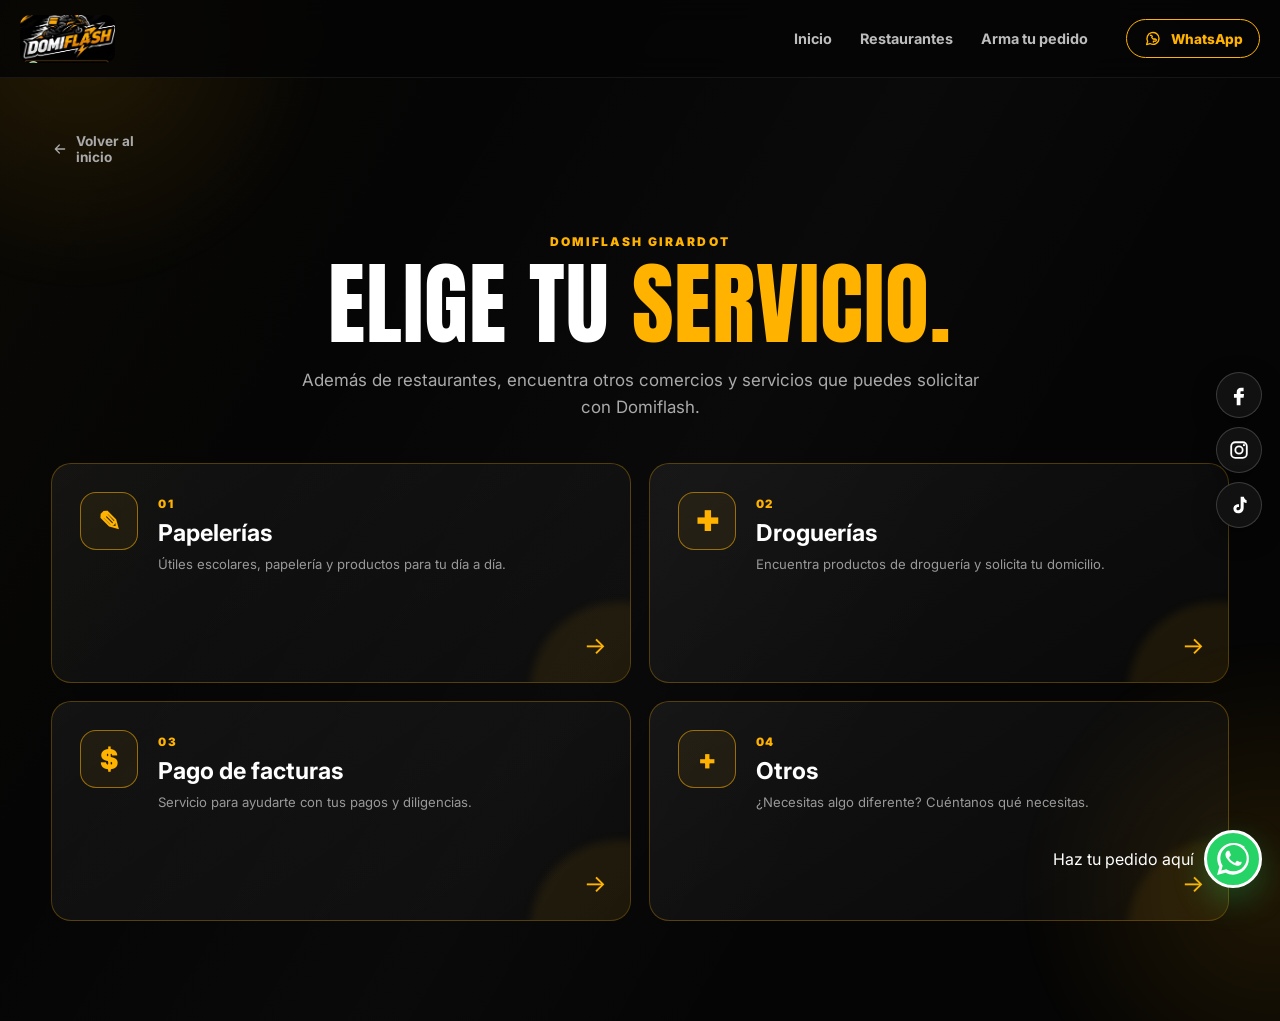
==== comercios.html @ 63512e82 "Add files via upload" ====
<!DOCTYPE html>
<html lang="es">
<head>
  <meta charset="UTF-8">
  <meta name="viewport" content="width=device-width, initial-scale=1, viewport-fit=cover">
  <meta name="theme-color" content="#050505">
  <meta name="format-detection" content="telephone=no">
  <meta name="description" content="Comercios y servicios disponibles en Domiflash Girardot.">
  <title>Comercios | Domiflash</title>
  <link rel="stylesheet" href="css/style.css">
</head>
<body>

  <header class="site-header">
    <a class="brand brand-small" href="index.html"><img src="assets/images/domiflash-logo.jpeg" alt="Domiflash"></a>
    <nav class="main-nav">
      <a href="index.html">Inicio</a>
      <a href="restaurantes.html">Restaurantes</a>
      <a href="pedido.html">Arma tu pedido</a>
    </nav>
    <a class="header-order icon-button" href="https://wa.me/573184947037" target="_blank" rel="noopener">
      <svg viewBox="0 0 24 24" aria-hidden="true"><path d="M20.5 11.7a8.5 8.5 0 0 1-12.8 7.4L3 20.5l1.5-4.5A8.5 8.5 0 1 1 20.5 11.7Z"/><path d="M8.4 7.6c.3-.3.7-.1 1-.1l1.3 1c.3.2.4.6.2.9l-.6.9c.8 1.4 1.8 2.3 3.3 3l.8-.7c.3-.2.7-.2.9 0l1.2 1c.3.2.3.7.1 1-.5.8-1.4 1.3-2.3 1.2-3.2-.1-.9.3-1.8 1.1-2.2Z"/></svg>
      <span>WhatsApp</span>
    </a>
  </header>

  <main class="commerce-page">
    <a class="back-link icon-button" href="index.html">
      <svg viewBox="0 0 24 24" aria-hidden="true"><path d="M5 12h13M13 6l6 6-6 6"/></svg>
      <span>Volver al inicio</span>
    </a>

    <section class="page-intro commerce-intro reveal">
      <span class="eyebrow">DOMIFLASH GIRARDOT</span>
      <h1>ELIGE TU <span>SERVICIO.</span></h1>
      <p>Además de restaurantes, encuentra otros comercios y servicios que puedes solicitar con Domiflash.</p>
    </section>

    <section class="commerce-grid">
      <a class="commerce-card reveal" href="#" data-commerce="Papelerías">
        <div class="commerce-icon">✎</div>
        <div>
          <span class="commerce-number">01</span>
          <h2>Papelerías</h2>
          <p>Útiles escolares, papelería y productos para tu día a día.</p>
        </div>
        <span class="commerce-arrow">→</span>
      </a>

      <a class="commerce-card reveal delay-1" href="#" data-commerce="Droguerías">
        <div class="commerce-icon">✚</div>
        <div>
          <span class="commerce-number">02</span>
          <h2>Droguerías</h2>
          <p>Encuentra productos de droguería y solicita tu domicilio.</p>
        </div>
        <span class="commerce-arrow">→</span>
      </a>

      <a class="commerce-card reveal delay-2" href="#" data-commerce="Pago de facturas">
        <div class="commerce-icon">$</div>
        <div>
          <span class="commerce-number">03</span>
          <h2>Pago de facturas</h2>
          <p>Servicio para ayudarte con tus pagos y diligencias.</p>
        </div>
        <span class="commerce-arrow">→</span>
      </a>

      <a class="commerce-card reveal delay-3" href="#" data-commerce="Otros">
        <div class="commerce-icon">+</div>
        <div>
          <span class="commerce-number">04</span>
          <h2>Otros</h2>
          <p>¿Necesitas algo diferente? Cuéntanos qué necesitas.</p>
        </div>
        <span class="commerce-arrow">→</span>
      </a>
    </section>
  </main>

  <div class="social-stack">
    <a class="social facebook" href="https://www.facebook.com/domiflash.girardot" target="_blank" rel="noopener" aria-label="Facebook">
      <svg class="social-svg" viewBox="0 0 24 24"><path fill="currentColor" d="M14.5 8H17V4.2c-.4-.1-1.5-.2-2.8-.2-2.8 0-4.7 1.7-4.7 4.9V11H6.5v4.1h3v8.2h4.1v-8.2h3.4l.5-4.1h-3.9V9.3c0-1.2.3-1.3.9-1.3Z"/></svg>
    </a>
    <a class="social instagram" href="https://www.instagram.com/domiflash.girardot/" target="_blank" rel="noopener" aria-label="Instagram">
      <svg class="social-svg" viewBox="0 0 24 24"><rect x="3.5" y="3.5" width="17" height="17" rx="4.5" fill="none" stroke="currentColor" stroke-width="2"/><circle cx="12" cy="12" r="4" fill="none" stroke="currentColor" stroke-width="2"/><circle cx="17.4" cy="6.7" r="1.2" fill="currentColor"/></svg>
    </a>
    <a class="social tiktok" href="https://www.tiktok.com/@domiflash.girardot" target="_blank" rel="noopener" aria-label="TikTok">
      <svg class="social-svg" viewBox="0 0 24 24"><path fill="currentColor" d="M14.1 3h3.2c.3 1.8 1.3 3.1 3 3.8v3.1c-1.2-.1-2.3-.5-3.2-1.1v6.1c0 3.9-2.7 6.1-6 6.1-3 0-5.2-2.1-5.2-4.9 0-3.2 2.7-5.1 6.1-4.9v3.1c-1.8-.2-2.8.5-2.8 1.7 0 1 .8 1.8 2 1.8 1.4 0 2.6-.9 2.6-3V3Z"/></svg>
    </a>
  </div>

  <div class="whatsapp-float">
    <span>Haz tu pedido aquí</span>
    <a href="https://wa.me/573184947037" target="_blank" rel="noopener" aria-label="WhatsApp" class="wa-icon">
      <svg class="whatsapp-svg" viewBox="0 0 24 24" aria-hidden="true"><path fill="#fff" d="M17.472 14.382c-.297-.149-1.758-.867-2.03-.967-.273-.099-.471-.148-.67.15-.197.297-.767.966-.94 1.164-.173.199-.347.223-.644.075-.297-.15-1.255-.463-2.39-1.475-.883-.788-1.48-1.761-1.653-2.059-.173-.297-.018-.458.13-.606.134-.133.298-.347.446-.52.149-.198.298-.347.446-.52.149-.174.198-.298.198-.497.099-.198.05-.371-.025-.52-.075-.149-.669-1.611-.916-2.206-.242-.579-.487-.5-.67-.51l-.57-.01c-.198 0-.52.075-.792.372-.272.297-1.04 1.016-1.04 2.479 0 1.462 1.065 2.875 1.213 3.074.149.198 2.095 3.2 5.076 4.487.709.306 1.262.489 1.694.625.712.227 1.36.195 1.871.118.571-.085 1.758-.719 2.006-1.413.248-.694.248-1.289.173-1.413-.074-.124-.272-.198-.57-.347m-5.421 7.403h-.004a9.87 9.87 0 0 1-5.031-1.378l-.361-.214-3.741.982 1-3.648-.235-.374a9.86 9.86 0 1 1 8.372 4.632m8.389-18.41A11.815 11.815 0 0 0 12.05 0C5.495 0 .16 5.335.157 11.89c0 2.096.547 4.142 1.588 5.946L.057 24l6.304-1.654a11.876 11.876 0 0 0 5.683 1.448h.005c6.554 0 11.89-5.335 11.893-11.89a11.82 11.82 0 0 0-3.502-8.529"/></svg>
    </a>
  </div>

  <script>
    document.querySelectorAll("[data-commerce]").forEach(card => {
      card.addEventListener("click", event => {
        event.preventDefault();
        alert(card.dataset.commerce + " estará disponible próximamente.");
      });
    });
  </script>
</body>
</html>
---- css/style.css ----
@import url('https://fonts.googleapis.com/css2?family=Anton&family=Inter:wght@400;500;600;700;800;900&display=swap');

:root{
  --black:#050505;
  --black-2:#0b0b0b;
  --yellow:#ffb300;
  --yellow-2:#ff8a00;
  --white:#fff;
  --muted:#b8b8b8;
  --line:rgba(255,179,0,.25);
  --card:rgba(255,255,255,.045);
  --shadow:0 20px 60px rgba(0,0,0,.45);
}
*{box-sizing:border-box}
html{scroll-behavior:smooth}
body{
  margin:0;background:var(--black);color:var(--white);font-family:Inter,Arial,sans-serif;
  overflow-x:hidden;min-height:100vh;
  background-image:linear-gradient(120deg,rgba(255,179,0,.025) 0,transparent 28%,rgba(255,255,255,.02) 52%,transparent 70%);
}
body:before,body:after{
  content:"";position:fixed;z-index:-2;pointer-events:none;width:520px;height:520px;
  background:radial-gradient(circle,rgba(255,170,0,.11),transparent 68%);
  filter:blur(8px);
}
body:before{top:-220px;left:-180px}
body:after{right:-250px;bottom:-250px}
a{color:inherit;text-decoration:none}
img{max-width:100%;display:block}
.site-header{
  position:sticky;top:0;z-index:50;height:78px;padding:10px 4vw;display:flex;align-items:center;gap:28px;
  background:rgba(5,5,5,.86);backdrop-filter:blur(14px);border-bottom:1px solid rgba(255,255,255,.07)
}
.brand{width:112px;height:58px;display:block;overflow:hidden;border-radius:10px}
.brand img{width:100%;height:100%;object-fit:cover;object-position:center}
.brand-small{width:95px;height:48px}
.main-nav{display:flex;gap:28px;margin-left:auto}
.main-nav a{color:#bdbdbd;font-weight:700;font-size:.9rem;transition:.25s}
.main-nav a:hover,.main-nav a.active{color:var(--yellow)}
.header-order{
  margin-left:10px;border:1px solid var(--yellow);padding:10px 17px;border-radius:999px;color:var(--yellow);
  font-weight:800;font-size:.85rem;transition:.25s
}
.header-order:hover{background:var(--yellow);color:#111;transform:translateY(-2px)}
.hero{
  width:min(1240px,92vw);margin:55px auto 80px;display:grid;grid-template-columns:.85fr 1.15fr;gap:42px;align-items:center
}
.eyebrow{display:inline-block;color:var(--yellow);font-size:.75rem;font-weight:900;letter-spacing:.18em}
.hero h1,.page-intro h1,.menu-header h1{
  font-family:Anton,Impact,sans-serif;text-transform:uppercase;letter-spacing:.01em;
  font-weight:400;line-height:.95;font-size:clamp(4rem,8vw,7.5rem);margin:16px 0 24px
}
.hero h1 strong,.page-intro h1 span,.menu-header h1 span,.section-heading h2 span{color:var(--yellow)}
.hero-copy p,.page-intro p,.menu-header p{color:var(--muted);font-size:1.06rem;line-height:1.7;max-width:570px}
.hero-actions{display:flex;gap:12px;margin-top:30px;flex-wrap:wrap}
.btn{
  display:inline-flex;align-items:center;justify-content:center;gap:10px;min-height:48px;padding:13px 21px;
  border:0;border-radius:12px;font:800 .9rem Inter;cursor:pointer;transition:.25s
}
.btn-primary{background:linear-gradient(135deg,var(--yellow),var(--yellow-2));color:#111;box-shadow:0 10px 30px rgba(255,170,0,.18)}
.btn-primary:hover{transform:translateY(-3px);box-shadow:0 15px 38px rgba(255,170,0,.3)}
.btn-ghost{border:1px solid rgba(255,255,255,.15);color:white;background:rgba(255,255,255,.035)}
.btn-ghost:hover{border-color:var(--yellow);color:var(--yellow)}
.hero-art{position:relative}
.hero-art:after{
  content:"";position:absolute;inset:10% -5% -8%;z-index:-1;border-radius:30px;
  background:linear-gradient(90deg,transparent,rgba(255,174,0,.18),transparent);filter:blur(28px)
}
.hero-art img{width:100%;border-radius:24px;border:1px solid rgba(255,179,0,.3);box-shadow:var(--shadow);object-fit:cover}
.quick-services,.steps-section{width:min(1180px,92vw);margin:0 auto 90px}
.section-heading{text-align:center;margin-bottom:35px}
.section-heading h2{font-family:Anton,Impact,sans-serif;font-size:clamp(2.7rem,5vw,4.8rem);font-weight:400;text-transform:uppercase;margin:12px 0}
.service-grid{display:grid;grid-template-columns:repeat(3,1fr);gap:18px}
.service-card,.step,.restaurant-card,.menu-item,.cart-card{
  background:linear-gradient(145deg,rgba(255,255,255,.065),rgba(255,255,255,.025));
  border:1px solid rgba(255,255,255,.09);border-radius:20px;box-shadow:var(--shadow)
}
.service-card{padding:30px;transition:.3s}
.service-card:hover,.restaurant-card:hover{transform:translateY(-7px);border-color:rgba(255,179,0,.5)}
.service-icon{font-size:2.2rem;margin-bottom:20px}
.service-card h3{margin:0 0 9px;font-size:1.2rem}
.service-card p{color:var(--muted);line-height:1.6;min-height:52px}
.service-card a{display:inline-block;color:var(--yellow);font-weight:800;margin-top:12px}
.feature-banner{
  width:min(1180px,92vw);margin:0 auto 90px;min-height:320px;overflow:hidden;border:1px solid var(--line);
  border-radius:26px;background:#080808;position:relative;display:flex;align-items:center;padding:50px
}
.feature-banner>div{position:relative;z-index:2;max-width:480px}
.feature-banner h2{font-family:Anton,Impact,sans-serif;font-size:3.5rem;line-height:.98;font-weight:400;text-transform:uppercase;margin:12px 0}
.feature-banner h2 span{color:var(--yellow)}
.feature-banner p{color:var(--muted);line-height:1.6}
.feature-banner img{position:absolute;right:-2%;top:0;width:62%;height:100%;object-fit:cover;opacity:.6;mask-image:linear-gradient(90deg,transparent 0%,black 38%,black 100%)}
.steps-grid{display:grid;grid-template-columns:repeat(3,1fr);gap:18px}
.step{padding:30px;position:relative;overflow:hidden}
.step b{font-family:Anton;font-size:3rem;color:var(--yellow)}
.step h3{font-size:1.25rem;margin:10px 0}
.step p{color:var(--muted);line-height:1.6}
.site-footer{
  margin-top:70px;padding:32px 5vw;border-top:1px solid rgba(255,255,255,.08);display:flex;justify-content:space-between;gap:20px;
  color:#aaa
}
.site-footer strong{color:var(--yellow);display:block;font-family:Anton;font-size:1.5rem;letter-spacing:.05em}
.site-footer span{font-size:.8rem}
.footer-links{display:flex;gap:22px;align-items:center;font-size:.8rem}
.footer-links a:hover{color:var(--yellow)}
.social-stack{position:fixed;right:18px;top:50%;transform:translateY(-50%);z-index:40;display:flex;flex-direction:column;gap:9px}
.social{
  width:46px;height:46px;border-radius:50%;display:grid;place-items:center;background:#111;border:1px solid rgba(255,255,255,.18);
  font-weight:900;font-size:1.2rem;box-shadow:0 8px 24px rgba(0,0,0,.4);transition:.25s
}
.social:hover{transform:scale(1.12) translateX(-3px);border-color:var(--yellow);color:var(--yellow)}
.whatsapp-float{
  position:fixed;right:18px;bottom:22px;z-index:45;display:flex;align-items:center;gap:10px
}
.wa-icon{
  width:58px;height:58px;border-radius:50%;display:grid;place-items:center;background:#25D366;color:#fff;font-size:2rem;
  border:3px solid #fff;box-shadow:0 12px 32px rgba(37,211,102,.28);animation:pulse 2.2s infinite
}
.whatsapp-label{
  background:#fff;color:#111;border-radius:999px;padding:9px 13px;font-size:.75rem;font-weight:900;box-shadow:0 8px 22px rgba(0,0,0,.35)
}
.restaurants-page,.menu-page{width:min(1180px,92vw);margin:55px auto 80px}
.page-intro{text-align:center;margin:65px auto 38px}
.page-intro p{margin:0 auto}
.restaurant-tools{display:flex;align-items:center;justify-content:space-between;gap:18px;margin-bottom:24px}
.search-box{
  display:flex;align-items:center;gap:10px;background:rgba(255,255,255,.05);border:1px solid rgba(255,255,255,.1);
  border-radius:14px;padding:0 15px;max-width:470px;width:100%
}
.search-box span{font-size:1.4rem;color:var(--yellow)}
.search-box input{width:100%;background:transparent;border:0;outline:0;color:#fff;padding:15px 0;font:600 .9rem Inter}
.search-box input::placeholder{color:#777}
.restaurant-count{color:#888;font-size:.85rem}
.restaurant-grid{display:grid;grid-template-columns:repeat(3,1fr);gap:16px}
.restaurant-card{padding:25px;min-height:165px;display:flex;flex-direction:column;justify-content:space-between;transition:.3s}
.restaurant-number{color:#666;font-size:.75rem;font-weight:900}
.restaurant-card h3{font-family:Anton,Impact,sans-serif;font-weight:400;text-transform:uppercase;font-size:1.7rem;line-height:1;margin:15px 0}
.restaurant-card button{align-self:flex-start;background:transparent;border:0;color:var(--yellow);font:800 .8rem Inter;padding:0;cursor:pointer}
.menu-header{margin:35px 0 35px}
.menu-header h1{font-size:clamp(3.3rem,7vw,6rem);max-width:850px}
.back-link{display:inline-block;color:#aaa;font-size:.85rem;font-weight:700;margin-bottom:20px}
.back-link:hover{color:var(--yellow)}
.menu-layout{display:grid;grid-template-columns:1fr 350px;gap:25px;align-items:start}
.menu-grid{display:grid;grid-template-columns:repeat(2,1fr);gap:16px}
.menu-item{padding:22px}
.menu-item h3{margin:0 0 8px;font-size:1rem}
.menu-item p{color:#999;font-size:.82rem;line-height:1.5;min-height:40px}
.menu-price{font-size:1.05rem;color:var(--yellow);font-weight:900}
.menu-add{width:100%;margin-top:16px}
.cart-card{padding:22px;position:sticky;top:100px}
.cart-title{display:flex;align-items:center;justify-content:space-between;border-bottom:1px solid rgba(255,255,255,.09);padding-bottom:15px}
.cart-title h2{margin:0;font-size:1.1rem}
.cart-title span{background:var(--yellow);color:#111;width:27px;height:27px;border-radius:50%;display:grid;place-items:center;font-size:.75rem;font-weight:900}
.cart-items{max-height:420px;overflow:auto;padding:10px 0}
.empty-cart{text-align:center;color:#777;padding:35px 10px;line-height:1.6;font-size:.85rem}
.cart-row{padding:13px 0;border-bottom:1px solid rgba(255,255,255,.07)}
.cart-row-top{display:flex;justify-content:space-between;gap:10px}
.cart-row-name{font-size:.82rem;font-weight:800}
.cart-row-price{color:var(--yellow);font-size:.8rem;font-weight:900}
.cart-controls{display:flex;align-items:center;gap:8px;margin-top:9px}
.cart-controls button{width:25px;height:25px;border-radius:7px;border:1px solid #444;background:#111;color:#fff;cursor:pointer}
.cart-controls span{font-size:.8rem;min-width:20px;text-align:center}
.cart-total{display:flex;justify-content:space-between;padding:18px 0;font-size:1rem}
.cart-total strong{font-size:1.25rem;color:var(--yellow)}
.cart-button{width:100%}
.cart-button:disabled{opacity:.35;cursor:not-allowed;transform:none}
.cart-note{display:block;color:#777;text-align:center;line-height:1.5;margin-top:12px}
.reveal{opacity:0;transform:translateY(22px);animation:reveal .8s ease forwards}
.delay-1{animation-delay:.12s}.delay-2{animation-delay:.24s}
@keyframes reveal{to{opacity:1;transform:none}}
@keyframes pulse{0%,100%{box-shadow:0 12px 32px rgba(37,211,102,.28)}50%{box-shadow:0 12px 45px rgba(37,211,102,.55)}}
@media (max-width:900px){
  .main-nav{gap:15px}.header-order{display:none}
  .hero{grid-template-columns:1fr;margin-top:30px}
  .hero-copy{text-align:center}.hero-copy p{margin-left:auto;margin-right:auto}.hero-actions{justify-content:center}
  .hero-art{order:-1}.hero-art img{max-height:390px;object-fit:cover}
  .service-grid,.steps-grid{grid-template-columns:1fr}
  .restaurant-grid{grid-template-columns:repeat(2,1fr)}
  .menu-layout{grid-template-columns:1fr}.cart-card{position:relative;top:0}
  .feature-banner{min-height:400px;padding:35px}.feature-banner img{width:100%;opacity:.32}
}
@media (max-width:600px){
  .site-header{height:68px;padding:8px 4vw}.brand{width:90px;height:48px}.main-nav{font-size:.78rem;margin-left:auto}.main-nav a:nth-child(3){display:none}
  .hero{margin:25px auto 55px}.hero h1{font-size:4.3rem}.hero-art img{border-radius:16px}
  .section-heading h2{font-size:3rem}
  .social-stack{right:10px}.social{width:39px;height:39px;font-size:1rem}
  .whatsapp-float{right:10px;bottom:13px}.wa-icon{width:53px;height:53px}.whatsapp-label{font-size:.68rem}
  .restaurant-tools{align-items:stretch;flex-direction:column}.restaurant-grid{grid-template-columns:1fr}
  .menu-grid{grid-template-columns:1fr}.menu-header h1{font-size:3.5rem}
  .site-footer{flex-direction:column}.footer-links{flex-wrap:wrap}
  .feature-banner{padding:28px;min-height:340px}.feature-banner h2{font-size:2.8rem}
}


.restaurant-name-button{
  width:100%;
  display:flex;
  align-items:center;
  justify-content:space-between;
  gap:12px;
  margin-top:18px;
  padding:15px 17px;
  border:1px solid rgba(255,179,0,.42);
  border-radius:13px;
  background:linear-gradient(135deg,rgba(255,179,0,.12),rgba(255,179,0,.035));
  color:#fff;
  text-align:left;
  font:800 .95rem Inter,Arial,sans-serif;
  cursor:pointer;
  transition:.25s ease;
}
.restaurant-name-button span{
  overflow:hidden;
  text-overflow:ellipsis;
  white-space:nowrap;
}
.restaurant-name-button strong{
  color:var(--yellow);
  font-size:1.2rem;
  transition:.25s ease;
}
.restaurant-name-button:hover{
  background:linear-gradient(135deg,var(--yellow),var(--yellow-2));
  color:#111;
  border-color:var(--yellow);
  transform:translateY(-2px);
  box-shadow:0 10px 25px rgba(255,170,0,.2);
}
.restaurant-name-button:hover strong{color:#111;transform:translateX(4px)}


/* =========================
   ICONOS DE ACCIONES
   ========================= */
.icon-button,
.action-link{
  display:inline-flex;
  align-items:center;
  justify-content:center;
  gap:9px;
}
.icon-button svg,
.action-link svg,
.restaurant-name-button svg,
.menu-add svg,
.search-icon svg{
  width:18px;
  height:18px;
  flex:0 0 18px;
  fill:none;
  stroke:currentColor;
  stroke-width:1.9;
  stroke-linecap:round;
  stroke-linejoin:round;
}
.header-order svg{width:17px;height:17px}
.action-link{color:var(--yellow);font-weight:800;margin-top:12px}
.action-link svg{width:16px;height:16px;flex-basis:16px}
.action-link:hover{color:#fff}
.search-icon{display:grid;place-items:center;color:var(--yellow)}
.search-icon svg{width:17px;height:17px}
.restaurant-name-button{
  gap:10px;
}
.restaurant-name-button > span:not(:first-child){
  flex:1;
}
.restaurant-name-button > svg:last-child{
  margin-left:auto;
}
.back-link{
  gap:7px;
}
.back-link svg{
  transform:rotate(180deg);
  width:16px;
  height:16px;
}
.menu-add svg{
  width:17px;
  height:17px;
}


/* Iconos oficiales/representativos de las redes sociales */
.social-svg{
  width:21px;
  height:21px;
  display:block;
  color:currentColor;
}
.social.facebook .social-svg{width:22px;height:22px}
.social.instagram .social-svg{width:22px;height:22px}
.social.tiktok .social-svg{width:22px;height:22px}
.social:hover .social-svg{
  transform:scale(1.08);
}


/* Icono real de WhatsApp en el botón flotante */
.wa-icon{
  color:#fff;
}
.whatsapp-svg{
  width:31px;
  height:31px;
  display:block;
}

/* WhatsApp: verde oficial y logotipo blanco */
.wa-icon{background:#25D366;color:#fff}
.whatsapp-svg{width:32px;height:32px;display:block;fill:#fff}

/* Redes sociales flotantes a la izquierda */
.social-float{
  left:24px !important;
  right:auto !important;
}

/* CORRECCIÓN DEFINITIVA: redes sociales a la izquierda */
.social-float,
.socials-float,
.floating-socials {
  position: fixed !important;
  left: 24px !important;
  right: auto !important;
  z-index: 1000 !important;
}
@media (max-width: 700px) {
  .social-float,
  .socials-float,
  .floating-socials {
    left: 12px !important;
    right: auto !important;
  }
}

/* =========================================
   REDES SOCIALES FLOTANTES — LADO IZQUIERDO
   ========================================= */
.socials {
  position: fixed !important;
  left: 24px !important;
  right: auto !important;
  z-index: 1000 !important;
}
@media (max-width: 700px) {
  .socials {
    left: 12px !important;
    right: auto !important;
  }
}


/* =========================================
   CONSTRUCTOR DE PEDIDOS MULTI-RESTAURANTE
   ========================================= */
.order-builder-page{
  width:min(1180px,92vw);
  margin:55px auto 90px;
}
.order-builder-page .page-intro h1{
  font-family:Anton,Impact,sans-serif;
  font-size:clamp(3.2rem,7vw,6rem);
  line-height:.95;
  font-weight:400;
  text-transform:uppercase;
  margin:12px 0;
}
.order-builder-page .page-intro h1 span{color:var(--yellow)}
.order-builder-layout{
  display:grid;
  grid-template-columns:minmax(0,1fr) 360px;
  gap:24px;
  align-items:start;
}
.restaurant-selector-card,
.custom-order-summary{
  background:linear-gradient(145deg,rgba(255,255,255,.065),rgba(255,255,255,.025));
  border:1px solid rgba(255,255,255,.09);
  border-radius:20px;
  box-shadow:var(--shadow);
}
.restaurant-selector-card{padding:25px}
.custom-order-summary{padding:24px;position:sticky;top:95px}
.builder-heading{
  display:flex;
  align-items:flex-end;
  justify-content:space-between;
  gap:18px;
  margin-bottom:20px;
}
.builder-heading h2{margin:7px 0 0;font-size:1.5rem}
.selected-count{color:var(--yellow);font-weight:800;font-size:.82rem}
.builder-search{
  display:flex;align-items:center;gap:10px;
  background:rgba(255,255,255,.05);
  border:1px solid rgba(255,255,255,.1);
  border-radius:14px;padding:0 15px;margin-bottom:16px
}
.builder-search>span{font-size:1.4rem;color:var(--yellow)}
.builder-search input{
  width:100%;background:transparent;border:0;outline:0;color:#fff;
  padding:15px 0;font:600 .9rem Inter
}
.order-restaurant-list{
  display:grid;
  grid-template-columns:repeat(2,minmax(0,1fr));
  gap:10px;
  max-height:560px;
  overflow:auto;
  padding:3px;
}
.check-card{
  position:relative;
  display:flex;
  align-items:center;
  gap:11px;
  min-height:62px;
  padding:12px 14px;
  border:1px solid rgba(255,255,255,.09);
  border-radius:13px;
  background:rgba(255,255,255,.035);
  cursor:pointer;
  transition:.2s ease;
}
.check-card:hover{border-color:rgba(255,179,0,.45);transform:translateY(-1px)}
.check-card.checked{border-color:rgba(255,179,0,.75);background:rgba(255,179,0,.09)}
.check-card input{
  position:absolute;
  opacity:0;
  pointer-events:none;
}
.custom-check{
  width:22px;height:22px;display:grid;place-items:center;flex:0 0 22px;
  border:1px solid #666;border-radius:6px;color:transparent;font-size:.8rem;font-weight:900
}
.check-card.checked .custom-check{
  background:var(--yellow);border-color:var(--yellow);color:#111
}
.check-label{font-weight:800;font-size:.86rem;line-height:1.2}
.other-option{
  border-top:1px solid rgba(255,255,255,.08);
  margin-top:18px;padding-top:18px;
}
.other-check{margin-bottom:10px}
.other-check small,
.selected-restaurant-row small{
  display:block;color:#888;font-size:.72rem;margin-top:3px;line-height:1.35
}
.other-option textarea,
.order-instructions textarea{
  width:100%;resize:vertical;box-sizing:border-box;
  background:rgba(0,0,0,.25);border:1px solid rgba(255,255,255,.1);
  border-radius:12px;color:#fff;padding:13px;outline:0;font:600 .82rem Inter
}
.other-option textarea:focus,
.order-instructions textarea:focus{border-color:var(--yellow)}
.other-option textarea:disabled{opacity:.4;cursor:not-allowed}
.selected-summary{display:flex;flex-direction:column;gap:8px;margin:16px 0}
.selected-restaurant-row{
  border:1px solid rgba(255,255,255,.08);
  border-radius:12px;padding:12px 13px 12px 29px;position:relative;
}
.selected-dot{
  position:absolute;left:12px;top:16px;width:9px;height:9px;
  border-radius:50%;background:var(--yellow);box-shadow:0 0 9px rgba(255,179,0,.45)
}
.other-summary .selected-dot{
  width:18px;height:18px;top:12px;display:grid;place-items:center;
  color:#111;font-size:.7rem;font-weight:900
}
.order-instructions{margin:16px 0}
.order-instructions label{
  display:block;font-size:.78rem;font-weight:800;margin-bottom:8px;color:#bbb
}
.custom-order-summary .cart-note{display:block;margin-top:12px}
@media (max-width:850px){
  .order-builder-layout{grid-template-columns:1fr}
  .custom-order-summary{position:static}
}
@media (max-width:560px){
  .order-restaurant-list{grid-template-columns:1fr}
  .builder-heading{align-items:flex-start;flex-direction:column;gap:7px}
}


/* =========================================
   CARTA EMERGENTE POR RESTAURANTE
   ========================================= */
.restaurant-order-card{
  width:100%;border:1px solid rgba(255,255,255,.09);border-radius:14px;
  background:rgba(255,255,255,.035);color:#fff;padding:14px;
  display:flex;align-items:center;gap:12px;text-align:left;cursor:pointer;
  transition:.2s ease;font:inherit;
}
.restaurant-order-card:hover{
  border-color:rgba(255,179,0,.55);background:rgba(255,179,0,.07);
  transform:translateY(-1px);
}
.restaurant-order-card.confirmed{
  border-color:rgba(255,179,0,.55);background:rgba(255,179,0,.08);
}
.restaurant-order-check{
  width:27px;height:27px;border-radius:50%;display:grid;place-items:center;
  flex:0 0 27px;border:1px solid #555;color:var(--yellow);font-weight:900;
}
.confirmed .restaurant-order-check{background:var(--yellow);color:#111;border-color:var(--yellow)}
.restaurant-order-content{display:block;min-width:0;flex:1}
.restaurant-order-content strong{display:block;font-size:.88rem}
.restaurant-order-content small{display:block;color:#888;margin-top:3px;font-size:.7rem}
.restaurant-order-arrow{font-size:1.6rem;color:var(--yellow)}

.restaurant-menu-modal{
  position:fixed;inset:0;display:none;align-items:center;justify-content:center;
  padding:20px;z-index:3000;
}
.restaurant-menu-modal.is-open{display:flex}
.restaurant-menu-backdrop{position:absolute;inset:0;background:rgba(0,0,0,.82);backdrop-filter:blur(7px)}
.restaurant-menu-dialog{
  position:relative;width:min(760px,96vw);max-height:min(88vh,850px);
  display:flex;flex-direction:column;background:#101010;border:1px solid rgba(255,179,0,.35);
  border-radius:22px;box-shadow:0 25px 80px rgba(0,0,0,.7);overflow:hidden;
}
.modal-close{
  position:absolute;right:17px;top:13px;width:38px;height:38px;border-radius:50%;
  border:1px solid rgba(255,255,255,.15);background:#181818;color:#fff;
  font-size:1.7rem;line-height:1;cursor:pointer;z-index:2;
}
.modal-close:hover{border-color:var(--yellow);color:var(--yellow)}
.modal-heading{padding:28px 62px 18px 26px;border-bottom:1px solid rgba(255,255,255,.08)}
.modal-heading h2{margin:7px 0;font-size:1.8rem}
.modal-heading p{margin:0;color:#999;font-size:.82rem;line-height:1.5}
.modal-menu-products{padding:18px 22px;overflow:auto;display:grid;gap:10px}
.modal-product-card{
  display:flex;align-items:center;justify-content:space-between;gap:18px;
  padding:15px;border:1px solid rgba(255,255,255,.08);border-radius:14px;
  background:rgba(255,255,255,.025);transition:.2s ease;
}
.modal-product-card.has-quantity{border-color:rgba(255,179,0,.5);background:rgba(255,179,0,.06)}
.modal-product-info{min-width:0}
.modal-product-info h3{margin:0 0 5px;font-size:.95rem}
.modal-product-info p{margin:0 0 7px;color:#999;font-size:.72rem;line-height:1.4}
.modal-product-info>strong{color:var(--yellow);font-size:.86rem}
.quantity-control{display:flex;align-items:center;gap:10px;flex:0 0 auto}
.quantity-control span{min-width:24px;text-align:center;font-weight:900}
.qty-btn{
  width:34px;height:34px;border-radius:9px;border:1px solid rgba(255,255,255,.14);
  background:#1b1b1b;color:#fff;font-size:1.25rem;cursor:pointer;
}
.qty-btn:hover:not(:disabled){border-color:var(--yellow);color:var(--yellow)}
.qty-btn:disabled{opacity:.3;cursor:not-allowed}
.modal-footer{
  display:flex;align-items:center;justify-content:space-between;gap:16px;
  padding:16px 22px;border-top:1px solid rgba(255,255,255,.08);background:#0b0b0b;
}
.modal-footer>div span{display:block;color:#888;font-size:.7rem}
.modal-footer>div strong{display:block;color:var(--yellow);font-size:1.15rem;margin-top:3px}
.modal-footer .btn{white-space:nowrap}
.selected-row-button{
  width:100%;text-align:left;background:transparent;color:#fff;cursor:pointer;
  border:1px solid rgba(255,255,255,.08);font:inherit;position:relative;
}
.selected-row-button em{
  display:block;color:var(--yellow);font-style:normal;font-weight:900;margin-top:6px;font-size:.78rem
}
.order-grand-total{
  display:flex;align-items:center;justify-content:space-between;
  border-top:1px solid rgba(255,255,255,.08);padding:15px 0 3px;margin-top:4px;
}
.order-grand-total span{color:#999;font-size:.78rem}
.order-grand-total strong{color:var(--yellow);font-size:1.15rem}
body.modal-open{overflow:hidden}
@media (max-width:600px){
  .restaurant-menu-dialog{max-height:94vh}
  .modal-heading{padding:24px 55px 15px 18px}
  .modal-menu-products{padding:12px}
  .modal-product-card{align-items:flex-start;flex-direction:column;gap:12px}
  .quantity-control{align-self:flex-end}
  .modal-footer{padding:13px 12px;align-items:stretch;flex-direction:column}
  .modal-footer .btn{width:100%}
}


/* =========================================
   COMERCIOS Y SERVICIOS
   ========================================= */
.commerce-page{
  width:min(1180px,92vw);
  margin:55px auto 100px;
}
.commerce-intro{
  text-align:center;
  margin:45px auto 42px;
  max-width:900px;
}
.commerce-intro h1{
  font-family:Anton,Impact,sans-serif;
  font-size:clamp(3.2rem,7vw,6rem);
  line-height:.95;
  font-weight:400;
  text-transform:uppercase;
  margin:12px 0;
}
.commerce-intro h1 span{color:var(--yellow)}
.commerce-intro p{
  max-width:680px;
  margin:20px auto 0;
  color:#aaa;
  line-height:1.6;
}
.commerce-grid{
  display:grid;
  grid-template-columns:repeat(2,minmax(0,1fr));
  gap:18px;
}
.commerce-card{
  min-height:220px;
  padding:28px;
  border:1px solid rgba(255,179,0,.28);
  border-radius:20px;
  background:linear-gradient(145deg,rgba(255,255,255,.06),rgba(255,255,255,.02));
  color:#fff;
  text-decoration:none;
  position:relative;
  overflow:hidden;
  display:flex;
  align-items:flex-start;
  gap:20px;
  transition:transform .25s ease,border-color .25s ease,box-shadow .25s ease;
}
.commerce-card::after{
  content:"";
  position:absolute;
  width:180px;height:180px;
  right:-80px;bottom:-100px;
  background:rgba(255,179,0,.08);
  border-radius:50%;
  filter:blur(4px);
}
.commerce-card:hover{
  transform:translateY(-5px);
  border-color:var(--yellow);
  box-shadow:0 15px 45px rgba(0,0,0,.35);
}
.commerce-icon{
  width:58px;height:58px;flex:0 0 58px;
  display:grid;place-items:center;
  border:1px solid rgba(255,179,0,.55);
  border-radius:16px;
  color:var(--yellow);
  font-size:1.7rem;font-weight:900;
  background:rgba(255,179,0,.06);
}
.commerce-number{
  color:var(--yellow);
  font-size:.72rem;font-weight:900;letter-spacing:.12em;
}
.commerce-card h2{
  margin:7px 0 8px;
  font-size:1.45rem;
}
.commerce-card p{
  margin:0;
  color:#999;
  line-height:1.5;
  font-size:.82rem;
  max-width:430px;
}
.commerce-arrow{
  position:absolute;
  right:24px;bottom:22px;
  color:var(--yellow);
  font-size:1.5rem;
  z-index:1;
}
@media(max-width:700px){
  .commerce-grid{grid-template-columns:1fr}
  .commerce-card{min-height:190px;padding:22px}
}


/* =========================================================
   RESPONSIVE UNIVERSAL DOMIFLASH
   Optimización para móvil, iPhone, tablet, laptop y desktop.
   ========================================================= */

/* Evita desbordamientos horizontales y respeta el notch del iPhone. */
html{
  width:100%;
  max-width:100%;
  overflow-x:hidden;
  -webkit-text-size-adjust:100%;
  text-size-adjust:100%;
}
body{
  width:100%;
  max-width:100%;
  min-width:0;
  overflow-x:hidden;
  -webkit-tap-highlight-color:transparent;
}
img,svg,video,canvas{
  max-width:100%;
}
button,input,textarea,select{
  max-width:100%;
  font:inherit;
}
button,a{
  -webkit-tap-highlight-color:transparent;
  touch-action:manipulation;
}
.site-header{
  padding-left:max(20px, env(safe-area-inset-left));
  padding-right:max(20px, env(safe-area-inset-right));
}
main,section,footer{
  max-width:100%;
}

/* Escritorio grande / monitores ultrawide. */
@media (min-width:1400px){
  .hero,.restaurants-page,.commerce-page,.order-page{
    width:min(1280px,90vw);
  }
}

/* Portátiles y tablets en horizontal. */
@media (max-width:1100px){
  .site-header{
    gap:18px;
  }
  .main-nav{
    gap:18px;
  }
  .hero{
    gap:28px;
  }
  .hero h1{
    font-size:clamp(3rem,6vw,5.4rem);
  }
  .service-grid{
    grid-template-columns:repeat(2,minmax(0,1fr));
  }
}

/* Tablets / iPad y celulares grandes. */
@media (max-width:850px){
  .site-header{
    min-height:72px;
    padding-top:max(10px,env(safe-area-inset-top));
  }
  .brand-small img{
    width:112px;
  }
  .main-nav{
    gap:12px;
  }
  .main-nav a{
    font-size:.78rem;
  }
  .header-order{
    padding:9px 13px;
    font-size:.75rem;
  }

  .hero{
    width:min(92vw,720px);
    grid-template-columns:1fr;
    text-align:center;
    margin-top:38px;
  }
  .hero-copy{
    order:1;
  }
  .hero-visual{
    order:2;
  }
  .hero p{
    margin-left:auto;
    margin-right:auto;
  }

  .service-grid{
    grid-template-columns:repeat(2,minmax(0,1fr));
  }
  .how-grid{
    grid-template-columns:1fr;
  }

  .social-stack{
    right:max(10px,env(safe-area-inset-right));
  }
}

/* Móviles: una columna, controles táctiles y tipografía fluida. */
@media (max-width:600px){
  .site-header{
    min-height:64px;
    padding-left:max(13px,env(safe-area-inset-left));
    padding-right:max(13px,env(safe-area-inset-right));
  }
  .brand-small img{
    width:86px;
  }
  .main-nav{
    gap:8px;
  }
  .main-nav a{
    font-size:.68rem;
  }
  .header-order{
    padding:8px 10px;
    gap:5px;
    font-size:.68rem;
    margin-left:0;
  }
  .header-order svg{
    width:14px;
    height:14px;
  }

  .hero{
    width:calc(100% - 28px);
    margin:28px auto 55px;
    gap:24px;
  }
  .hero h1{
    font-size:clamp(2.7rem,13vw,4.5rem);
    line-height:.94;
  }
  .hero p{
    font-size:.84rem;
    line-height:1.55;
  }

  .service-grid,
  .commerce-grid{
    grid-template-columns:1fr;
  }
  .service-card{
    min-height:190px;
    padding:21px;
  }
  .commerce-card{
    min-height:175px;
  }

  .restaurants-page,
  .order-page,
  .commerce-page{
    width:calc(100% - 28px);
    margin-left:auto;
    margin-right:auto;
  }

  .page-intro h1,
  .commerce-intro h1{
    font-size:clamp(2.7rem,13vw,4.5rem);
  }

  .restaurant-grid{
    grid-template-columns:1fr;
  }

  .social-stack{
    right:max(8px,env(safe-area-inset-right));
    gap:7px;
  }
  .social{
    width:42px;
    height:42px;
  }

  .whatsapp-float{
    right:max(10px,env(safe-area-inset-right));
    bottom:max(12px,env(safe-area-inset-bottom));
    gap:8px;
  }
  .whatsapp-float>span{
    padding:9px 12px;
    font-size:.68rem;
    white-space:nowrap;
  }
  .wa-icon{
    width:58px;
    height:58px;
  }

  /* Carta emergente: nunca sale del viewport. */
  .restaurant-menu-modal{
    padding:max(10px,env(safe-area-inset-top))
            max(10px,env(safe-area-inset-right))
            max(10px,env(safe-area-inset-bottom))
            max(10px,env(safe-area-inset-left));
  }
  .restaurant-menu-dialog{
    width:100%;
    max-width:100%;
    max-height:calc(100dvh - 20px);
    border-radius:17px;
  }
  .modal-heading{
    padding:20px 52px 14px 16px;
  }
  .modal-heading h2{
    font-size:1.35rem;
  }
  .modal-heading p{
    font-size:.73rem;
  }
  .modal-menu-products{
    padding:10px;
  }
  .modal-product-card{
    padding:12px;
  }
  .modal-product-info h3{
    font-size:.88rem;
  }
  .modal-product-info p{
    font-size:.69rem;
  }
  .modal-footer{
    padding:11px;
  }

  /* Evita zoom automático de iOS al enfocar formularios. */
  input,textarea,select{
    font-size:16px !important;
  }

  /* Botones cómodos para tocar. */
  .btn,
  .action-link,
  .restaurant-order-card,
  .restaurant-name-button,
  .menu-add,
  .header-order{
    min-height:44px;
  }
}

/* iPhone muy estrecho (320–375 px). */
@media (max-width:380px){
  .site-header{
    gap:7px;
  }
  .brand-small img{
    width:72px;
  }
  .main-nav{
    gap:5px;
  }
  .main-nav a{
    font-size:.61rem;
  }
  .header-order span{
    display:none;
  }
  .header-order{
    width:38px;
    height:38px;
    padding:0;
    justify-content:center;
    border-radius:50%;
  }

  .social{
    width:39px;
    height:39px;
  }
  .social-svg{
    width:17px;
    height:17px;
  }
  .whatsapp-float>span{
    font-size:.62rem;
    padding:8px 9px;
  }
  .wa-icon{
    width:52px;
    height:52px;
  }

  
  
}

/* Pantallas táctiles: sin depender de hover para entender/usar la interfaz. */
@media (hover:none) and (pointer:coarse){
  .commerce-card:hover,
  .restaurant-order-card:hover,
  .btn:hover{
    transform:none;
  }
  .restaurant-order-card,
  .commerce-card,
  .btn,
  .action-link{
    cursor:pointer;
  }
}

/* Orientación horizontal en teléfonos: aprovecha mejor el espacio. */
@media (max-height:520px) and (orientation:landscape) and (max-width:900px){
  .site-header{
    min-height:58px;
  }
  .hero{
    margin-top:22px;
    margin-bottom:40px;
  }
  .social-stack{
    gap:5px;
  }
  .social{
    width:36px;
    height:36px;
  }
  .whatsapp-float{
    bottom:8px;
  }
  .wa-icon{
    width:48px;
    height:48px;
  }
}

/* Soporte para dispositivos con notch / Dynamic Island / home indicator. */
@supports (padding: max(0px)){
  .site-header{
    padding-top:max(10px,env(safe-area-inset-top));
  }
  .whatsapp-float{
    bottom:max(12px,env(safe-area-inset-bottom));
  }
}
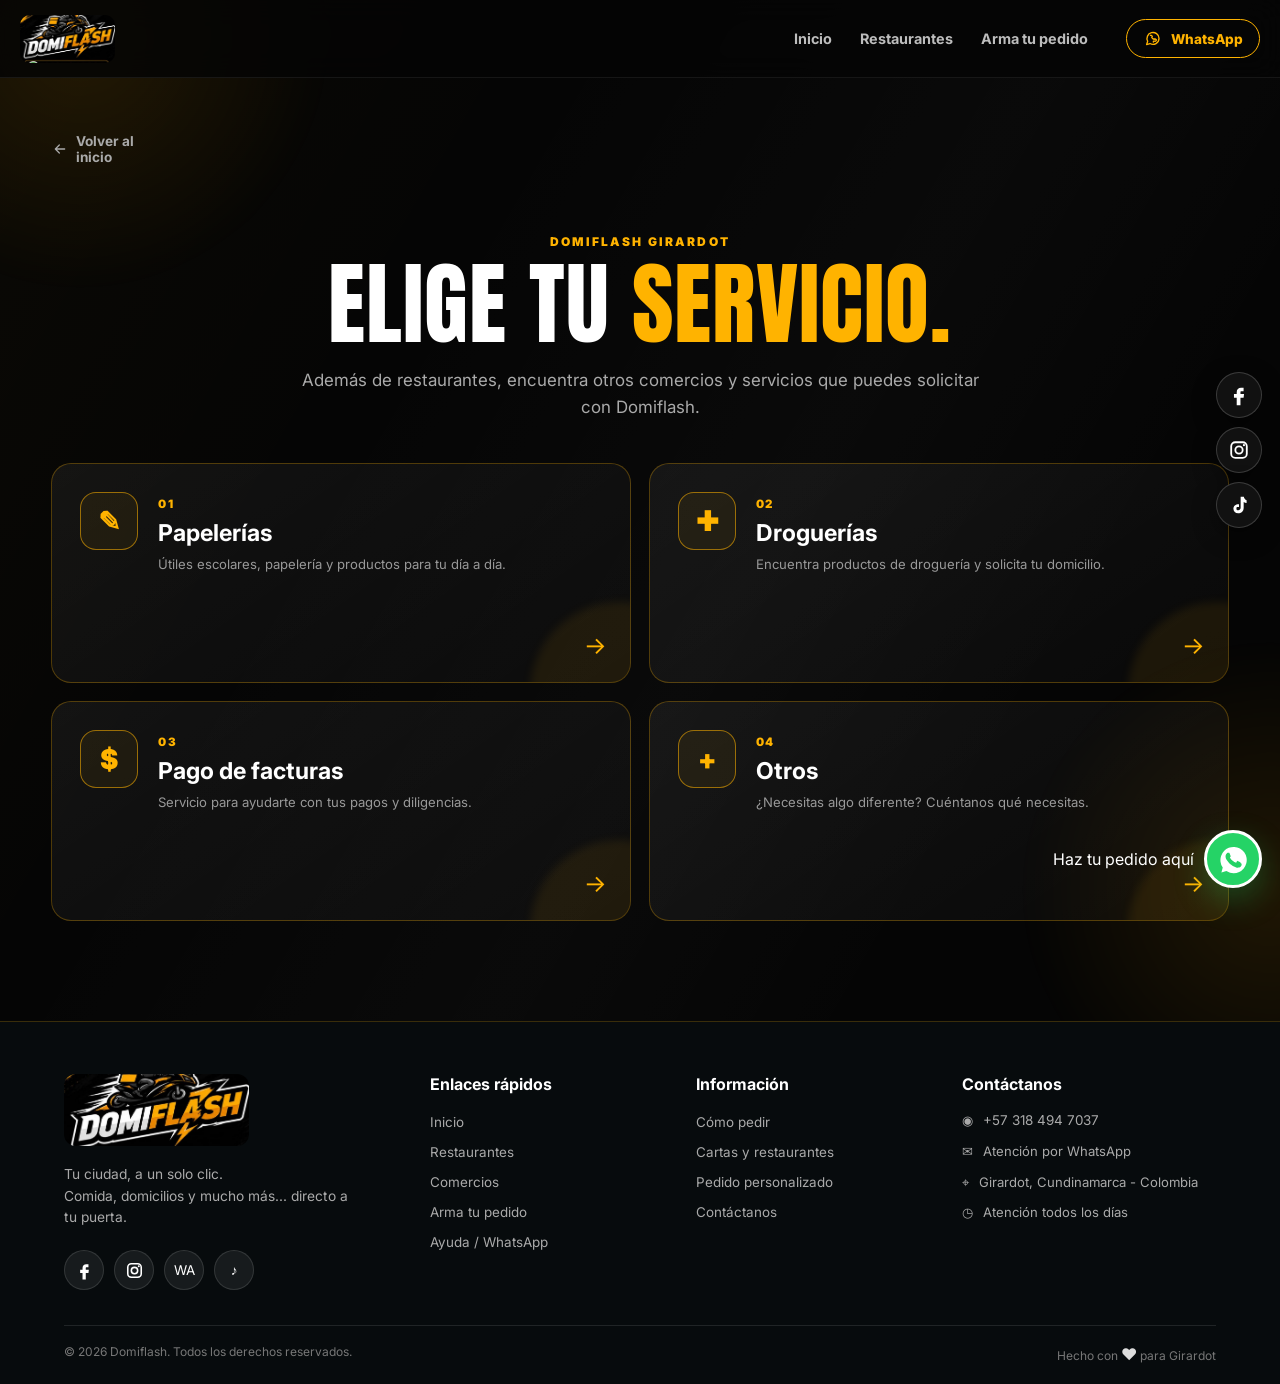
==== commit ce43a397: "Agregar footer premium a comercios" ====
--- a/comercios.html
+++ b/comercios.html
@@ -8,103 +8,18 @@
   <meta name="description" content="Comercios y servicios disponibles en Domiflash Girardot.">
   <title>Comercios | Domiflash</title>
   <link rel="stylesheet" href="css/style.css">
+  <style>.premium-footer{margin-top:90px;background:#070b0d;border-top:1px solid rgba(255,179,0,.2);padding:52px 5vw 20px;color:#c9c9c9}.premium-footer-inner{width:min(1240px,100%);margin:auto;display:grid;grid-template-columns:1.45fr 1fr 1fr 1.15fr;gap:45px}.premium-footer-brand img{width:185px;height:72px;object-fit:cover;border-radius:12px;margin-bottom:18px}.premium-footer-brand p{max-width:285px;margin:0;color:#aaa;line-height:1.55;font-size:.86rem}.premium-footer h3{margin:0 0 17px;color:#fff;font-size:1rem}.premium-footer ul{list-style:none;padding:0;margin:0;display:grid;gap:10px}.premium-footer a{color:#aaa;font-size:.84rem;transition:.2s}.premium-footer a:hover{color:var(--yellow)}.footer-socials{display:flex;gap:10px;margin-top:22px}.footer-social{width:40px;height:40px;border-radius:50%;display:grid;place-items:center;background:#171b1d;border:1px solid rgba(255,255,255,.12);color:#fff!important}.footer-social svg{width:19px;height:19px}.footer-contact{display:grid;gap:12px}.footer-contact-row{display:flex;gap:10px;align-items:flex-start;font-size:.82rem;color:#aaa;line-height:1.4}.premium-footer-bottom{width:min(1240px,100%);margin:35px auto 0;padding-top:18px;border-top:1px solid rgba(255,255,255,.1);display:flex;justify-content:space-between;gap:20px;color:#777;font-size:.75rem}.premium-footer-bottom strong{color:#ddd}.footer-heart{color:var(--yellow);font-size:1rem}@media(max-width:850px){.premium-footer-inner{grid-template-columns:repeat(2,1fr);gap:32px}.premium-footer-brand{grid-column:1/-1}}@media(max-width:560px){.premium-footer{padding:40px 20px 18px}.premium-footer-inner{grid-template-columns:1fr;gap:28px}.premium-footer-brand{grid-column:auto}.premium-footer-brand img{width:165px;height:64px}.premium-footer-bottom{flex-direction:column;gap:8px}}</style>
 </head>
 <body>
-
   <header class="site-header">
     <a class="brand brand-small" href="index.html"><img src="assets/images/domiflash-logo.jpeg" alt="Domiflash"></a>
-    <nav class="main-nav">
-      <a href="index.html">Inicio</a>
-      <a href="restaurantes.html">Restaurantes</a>
-      <a href="pedido.html">Arma tu pedido</a>
-    </nav>
-    <a class="header-order icon-button" href="https://wa.me/573184947037" target="_blank" rel="noopener">
-      <svg viewBox="0 0 24 24" aria-hidden="true"><path d="M20.5 11.7a8.5 8.5 0 0 1-12.8 7.4L3 20.5l1.5-4.5A8.5 8.5 0 1 1 20.5 11.7Z"/><path d="M8.4 7.6c.3-.3.7-.1 1-.1l1.3 1c.3.2.4.6.2.9l-.6.9c.8 1.4 1.8 2.3 3.3 3l.8-.7c.3-.2.7-.2.9 0l1.2 1c.3.2.3.7.1 1-.5.8-1.4 1.3-2.3 1.2-3.2-.1-.9.3-1.8 1.1-2.2Z"/></svg>
-      <span>WhatsApp</span>
-    </a>
+    <nav class="main-nav"><a href="index.html">Inicio</a><a href="restaurantes.html">Restaurantes</a><a href="pedido.html">Arma tu pedido</a></nav>
+    <a class="header-order icon-button" href="https://wa.me/573184947037" target="_blank" rel="noopener"><svg viewBox="0 0 24 24" aria-hidden="true"><path d="M20.5 11.7a8.5 8.5 0 0 1-12.8 7.4L3 20.5l1.5-4.5A8.5 8.5 0 1 1 20.5 11.7Z"/><path d="M8.4 7.6c.3-.3.7-.1 1-.1l1.3 1c.3.2.4.6.2.9l-.6.9c.8 1.4 1.8 2.3 3.3 3l.8-.7c.3-.2.7-.2.9 0l1.2 1c.3.2.3.7.1 1-.5.8-1.4 1.3-2.3 1.2-3.2-.1-.9.3-1.8 1.1-2.2Z"/></svg><span>WhatsApp</span></a>
   </header>
-
-  <main class="commerce-page">
-    <a class="back-link icon-button" href="index.html">
-      <svg viewBox="0 0 24 24" aria-hidden="true"><path d="M5 12h13M13 6l6 6-6 6"/></svg>
-      <span>Volver al inicio</span>
-    </a>
-
-    <section class="page-intro commerce-intro reveal">
-      <span class="eyebrow">DOMIFLASH GIRARDOT</span>
-      <h1>ELIGE TU <span>SERVICIO.</span></h1>
-      <p>Además de restaurantes, encuentra otros comercios y servicios que puedes solicitar con Domiflash.</p>
-    </section>
-
-    <section class="commerce-grid">
-      <a class="commerce-card reveal" href="#" data-commerce="Papelerías">
-        <div class="commerce-icon">✎</div>
-        <div>
-          <span class="commerce-number">01</span>
-          <h2>Papelerías</h2>
-          <p>Útiles escolares, papelería y productos para tu día a día.</p>
-        </div>
-        <span class="commerce-arrow">→</span>
-      </a>
-
-      <a class="commerce-card reveal delay-1" href="#" data-commerce="Droguerías">
-        <div class="commerce-icon">✚</div>
-        <div>
-          <span class="commerce-number">02</span>
-          <h2>Droguerías</h2>
-          <p>Encuentra productos de droguería y solicita tu domicilio.</p>
-        </div>
-        <span class="commerce-arrow">→</span>
-      </a>
-
-      <a class="commerce-card reveal delay-2" href="#" data-commerce="Pago de facturas">
-        <div class="commerce-icon">$</div>
-        <div>
-          <span class="commerce-number">03</span>
-          <h2>Pago de facturas</h2>
-          <p>Servicio para ayudarte con tus pagos y diligencias.</p>
-        </div>
-        <span class="commerce-arrow">→</span>
-      </a>
-
-      <a class="commerce-card reveal delay-3" href="#" data-commerce="Otros">
-        <div class="commerce-icon">+</div>
-        <div>
-          <span class="commerce-number">04</span>
-          <h2>Otros</h2>
-          <p>¿Necesitas algo diferente? Cuéntanos qué necesitas.</p>
-        </div>
-        <span class="commerce-arrow">→</span>
-      </a>
-    </section>
-  </main>
-
-  <div class="social-stack">
-    <a class="social facebook" href="https://www.facebook.com/domiflash.girardot" target="_blank" rel="noopener" aria-label="Facebook">
-      <svg class="social-svg" viewBox="0 0 24 24"><path fill="currentColor" d="M14.5 8H17V4.2c-.4-.1-1.5-.2-2.8-.2-2.8 0-4.7 1.7-4.7 4.9V11H6.5v4.1h3v8.2h4.1v-8.2h3.4l.5-4.1h-3.9V9.3c0-1.2.3-1.3.9-1.3Z"/></svg>
-    </a>
-    <a class="social instagram" href="https://www.instagram.com/domiflash.girardot/" target="_blank" rel="noopener" aria-label="Instagram">
-      <svg class="social-svg" viewBox="0 0 24 24"><rect x="3.5" y="3.5" width="17" height="17" rx="4.5" fill="none" stroke="currentColor" stroke-width="2"/><circle cx="12" cy="12" r="4" fill="none" stroke="currentColor" stroke-width="2"/><circle cx="17.4" cy="6.7" r="1.2" fill="currentColor"/></svg>
-    </a>
-    <a class="social tiktok" href="https://www.tiktok.com/@domiflash.girardot" target="_blank" rel="noopener" aria-label="TikTok">
-      <svg class="social-svg" viewBox="0 0 24 24"><path fill="currentColor" d="M14.1 3h3.2c.3 1.8 1.3 3.1 3 3.8v3.1c-1.2-.1-2.3-.5-3.2-1.1v6.1c0 3.9-2.7 6.1-6 6.1-3 0-5.2-2.1-5.2-4.9 0-3.2 2.7-5.1 6.1-4.9v3.1c-1.8-.2-2.8.5-2.8 1.7 0 1 .8 1.8 2 1.8 1.4 0 2.6-.9 2.6-3V3Z"/></svg>
-    </a>
-  </div>
-
-  <div class="whatsapp-float">
-    <span>Haz tu pedido aquí</span>
-    <a href="https://wa.me/573184947037" target="_blank" rel="noopener" aria-label="WhatsApp" class="wa-icon">
-      <svg class="whatsapp-svg" viewBox="0 0 24 24" aria-hidden="true"><path fill="#fff" d="M17.472 14.382c-.297-.149-1.758-.867-2.03-.967-.273-.099-.471-.148-.67.15-.197.297-.767.966-.94 1.164-.173.199-.347.223-.644.075-.297-.15-1.255-.463-2.39-1.475-.883-.788-1.48-1.761-1.653-2.059-.173-.297-.018-.458.13-.606.134-.133.298-.347.446-.52.149-.198.298-.347.446-.52.149-.174.198-.298.198-.497.099-.198.05-.371-.025-.52-.075-.149-.669-1.611-.916-2.206-.242-.579-.487-.5-.67-.51l-.57-.01c-.198 0-.52.075-.792.372-.272.297-1.04 1.016-1.04 2.479 0 1.462 1.065 2.875 1.213 3.074.149.198 2.095 3.2 5.076 4.487.709.306 1.262.489 1.694.625.712.227 1.36.195 1.871.118.571-.085 1.758-.719 2.006-1.413.248-.694.248-1.289.173-1.413-.074-.124-.272-.198-.57-.347m-5.421 7.403h-.004a9.87 9.87 0 0 1-5.031-1.378l-.361-.214-3.741.982 1-3.648-.235-.374a9.86 9.86 0 1 1 8.372 4.632m8.389-18.41A11.815 11.815 0 0 0 12.05 0C5.495 0 .16 5.335.157 11.89c0 2.096.547 4.142 1.588 5.946L.057 24l6.304-1.654a11.876 11.876 0 0 0 5.683 1.448h.005c6.554 0 11.89-5.335 11.893-11.89a11.82 11.82 0 0 0-3.502-8.529"/></svg>
-    </a>
-  </div>
-
-  <script>
-    document.querySelectorAll("[data-commerce]").forEach(card => {
-      card.addEventListener("click", event => {
-        event.preventDefault();
-        alert(card.dataset.commerce + " estará disponible próximamente.");
-      });
-    });
-  </script>
+  <main class="commerce-page"><a class="back-link icon-button" href="index.html"><svg viewBox="0 0 24 24" aria-hidden="true"><path d="M5 12h13M13 6l6 6-6 6"/></svg><span>Volver al inicio</span></a><section class="page-intro commerce-intro reveal"><span class="eyebrow">DOMIFLASH GIRARDOT</span><h1>ELIGE TU <span>SERVICIO.</span></h1><p>Además de restaurantes, encuentra otros comercios y servicios que puedes solicitar con Domiflash.</p></section><section class="commerce-grid"><a class="commerce-card reveal" href="#" data-commerce="Papelerías"><div class="commerce-icon">✎</div><div><span class="commerce-number">01</span><h2>Papelerías</h2><p>Útiles escolares, papelería y productos para tu día a día.</p></div><span class="commerce-arrow">→</span></a><a class="commerce-card reveal delay-1" href="#" data-commerce="Droguerías"><div class="commerce-icon">✚</div><div><span class="commerce-number">02</span><h2>Droguerías</h2><p>Encuentra productos de droguería y solicita tu domicilio.</p></div><span class="commerce-arrow">→</span></a><a class="commerce-card reveal delay-2" href="#" data-commerce="Pago de facturas"><div class="commerce-icon">$</div><div><span class="commerce-number">03</span><h2>Pago de facturas</h2><p>Servicio para ayudarte con tus pagos y diligencias.</p></div><span class="commerce-arrow">→</span></a><a class="commerce-card reveal delay-2" href="#" data-commerce="Otros"><div class="commerce-icon">+</div><div><span class="commerce-number">04</span><h2>Otros</h2><p>¿Necesitas algo diferente? Cuéntanos qué necesitas.</p></div><span class="commerce-arrow">→</span></a></section></main>
+  <div class="social-stack"><a class="social facebook" href="https://www.facebook.com/domiflash.girardot" target="_blank" rel="noopener" aria-label="Facebook"><svg class="social-svg" viewBox="0 0 24 24"><path fill="currentColor" d="M14.5 8H17V4.2c-.4-.1-1.5-.2-2.8-.2-2.8 0-4.7 1.7-4.7 4.9V11H6.5v4.1h3v8.2h4.1v-8.2h3.4l.5-4.1h-3.9V9.3c0-1.2.3-1.3.9-1.3Z"/></svg></a><a class="social instagram" href="https://www.instagram.com/domiflash.girardot/" target="_blank" rel="noopener" aria-label="Instagram"><svg class="social-svg" viewBox="0 0 24 24"><rect x="3.5" y="3.5" width="17" height="17" rx="4.5" fill="none" stroke="currentColor" stroke-width="2"/><circle cx="12" cy="12" r="4" fill="none" stroke="currentColor" stroke-width="2"/><circle cx="17.4" cy="6.7" r="1.2" fill="currentColor"/></svg></a><a class="social tiktok" href="https://www.tiktok.com/@domiflash.girardot" target="_blank" rel="noopener" aria-label="TikTok"><svg class="social-svg" viewBox="0 0 24 24"><path fill="currentColor" d="M14.1 3h3.2c.3 1.8 1.3 3.1 3 3.8v3.1c-1.2-.1-2.3-.5-3.2-1.1v6.1c0 3.9-2.7 6.1-6 6.1-3 0-5.2-2.1-5.2-4.9 0-3.2 2.7-5.1 6.1-4.9v3.1c-1.8-.2-2.8-.9-2.8 1.7 0 1 .8 1.8 2 1.8 1.4 0 2.6-.9 2.6-3V3Z"/></svg></a></div>
+  <div class="whatsapp-float"><span>Haz tu pedido aquí</span><a href="https://wa.me/573184947037" target="_blank" rel="noopener" aria-label="WhatsApp" class="wa-icon"><svg class="whatsapp-svg" viewBox="0 0 24 24" aria-hidden="true"><path fill="#fff" d="M17.472 14.382c-.297-.149-1.758-.867-2.03-.967-.273-.297-.767.966-.94 1.164-.173.199-.347.223-.644.075-.297-.15-1.255-.463-2.39-1.475-.883-.788-1.48-1.761-1.653-2.059-.173-.297-.018-.458.13-.606.134-.133.298-.347.446-.52-.075-.149-.669-1.611-.916-2.206-.242-.579-.487-.5-.67-.51l-.57-.01c-.198 0-.52.075-.792.372-.272.297-1.04 1.016-1.04 2.479 0 1.462 1.065 2.875 1.213 3.074.149.198 2.095 3.2 5.076 4.487.709.306 1.262.489 1.694.625.712.227 1.36.195 1.871.118.571-.085 1.758-.719 2.006-1.413.248-.694.248-1.289.173-1.413.074-.124-.272-.198-.57-.347m-5.421 7.403h-.004a9.87 9.87 0 0 1-5.031-1.378l-.361-.214-3.741.982 1-3.648-.235-.374a9.86 9.86 0 1 1 8.372 4.632"/></svg></a></div>
+  <footer class="premium-footer"><div class="premium-footer-inner"><div class="premium-footer-brand"><img src="assets/images/domiflash-logo.jpeg" alt="Domiflash"><p>Tu ciudad, a un solo clic.<br>Comida, domicilios y mucho más... directo a tu puerta.</p><div class="footer-socials"><a class="footer-social" href="https://www.facebook.com/domiflash.girardot" target="_blank" rel="noopener" aria-label="Facebook"><svg viewBox="0 0 24 24"><path fill="currentColor" d="M14.5 8H17V4.2c-.4-.1-1.5-.2-2.8-.2-2.8 0-4.7 1.7-4.7 4.9V11H6.5v4.1h3v8.2h4.1v-8.2h3.4l.5-4.1h-3.9V9.3c0-1.2.3-1.3.9-1.3Z"/></svg></a><a class="footer-social" href="https://www.instagram.com/domiflash.girardot/" target="_blank" rel="noopener" aria-label="Instagram"><svg viewBox="0 0 24 24"><rect x="3.5" y="3.5" width="17" height="17" rx="4.5" fill="none" stroke="currentColor" stroke-width="2"/><circle cx="12" cy="12" r="4" fill="none" stroke="currentColor" stroke-width="2"/><circle cx="17.4" cy="6.7" r="1.2" fill="currentColor"/></svg></a><a class="footer-social" href="https://wa.me/573184947037" target="_blank" rel="noopener" aria-label="WhatsApp"><span>WA</span></a><a class="footer-social" href="https://www.tiktok.com/@domiflash.girardot" target="_blank" rel="noopener" aria-label="TikTok"><span>♪</span></a></div></div><div><h3>Enlaces rápidos</h3><ul><li><a href="index.html">Inicio</a></li><li><a href="restaurantes.html">Restaurantes</a></li><li><a href="comercios.html">Comercios</a></li><li><a href="pedido.html">Arma tu pedido</a></li><li><a href="formulario-whatsapp.html">Ayuda / WhatsApp</a></li></ul></div><div><h3>Información</h3><ul><li><a href="index.html#como-funciona">Cómo pedir</a></li><li><a href="restaurantes.html">Cartas y restaurantes</a></li><li><a href="pedido.html">Pedido personalizado</a></li><li><a href="formulario-whatsapp.html">Contáctanos</a></li></ul></div><div><h3>Contáctanos</h3><div class="footer-contact"><div class="footer-contact-row"><span>◉</span><a href="https://wa.me/573184947037" target="_blank" rel="noopener">+57 318 494 7037</a></div><div class="footer-contact-row"><span>✉</span><span>Atención por WhatsApp</span></div><div class="footer-contact-row"><span>⌖</span><span>Girardot, Cundinamarca - Colombia</span></div><div class="footer-contact-row"><span>◷</span><span>Atención todos los días</span></div></div></div></div><div class="premium-footer-bottom"><span>© 2026 Domiflash. Todos los derechos reservados.</span><span>Hecho con <strong class="footer-heart">♥</strong> para Girardot</span></div></footer>
+  <script>document.querySelectorAll("[data-commerce]").forEach(card=>{card.addEventListener("click",event=>{event.preventDefault();alert(card.dataset.commerce+" estará disponible próximamente.");});});</script>
 </body>
-</html>
+</html>
--- a/css/style.css
+++ b/css/style.css
@@ -427,117 +427,50 @@
 }
 .check-card:hover{border-color:rgba(255,179,0,.45);transform:translateY(-1px)}
 .check-card.checked{border-color:rgba(255,179,0,.75);background:rgba(255,179,0,.09)}
-.check-card input{
-  position:absolute;
-  opacity:0;
-  pointer-events:none;
-}
-.custom-check{
-  width:22px;height:22px;display:grid;place-items:center;flex:0 0 22px;
-  border:1px solid #666;border-radius:6px;color:transparent;font-size:.8rem;font-weight:900
-}
-.check-card.checked .custom-check{
-  background:var(--yellow);border-color:var(--yellow);color:#111
-}
+.check-card input{position:absolute;opacity:0;pointer-events:none}
+.custom-check{width:22px;height:22px;display:grid;place-items:center;flex:0 0 22px;border:1px solid #666;border-radius:6px;color:transparent;font-size:.8rem;font-weight:900}
+.check-card.checked .custom-check{background:var(--yellow);border-color:var(--yellow);color:#111}
 .check-label{font-weight:800;font-size:.86rem;line-height:1.2}
-.other-option{
-  border-top:1px solid rgba(255,255,255,.08);
-  margin-top:18px;padding-top:18px;
-}
+.other-option{border-top:1px solid rgba(255,255,255,.08);margin-top:18px;padding-top:18px}
 .other-check{margin-bottom:10px}
-.other-check small,
-.selected-restaurant-row small{
-  display:block;color:#888;font-size:.72rem;margin-top:3px;line-height:1.35
-}
-.other-option textarea,
-.order-instructions textarea{
-  width:100%;resize:vertical;box-sizing:border-box;
-  background:rgba(0,0,0,.25);border:1px solid rgba(255,255,255,.1);
-  border-radius:12px;color:#fff;padding:13px;outline:0;font:600 .82rem Inter
-}
-.other-option textarea:focus,
-.order-instructions textarea:focus{border-color:var(--yellow)}
+.other-check small,.selected-restaurant-row small{display:block;color:#888;font-size:.72rem;margin-top:3px;line-height:1.35}
+.other-option textarea,.order-instructions textarea{width:100%;resize:vertical;box-sizing:border-box;background:rgba(0,0,0,.25);border:1px solid rgba(255,255,255,.1);border-radius:12px;color:#fff;padding:13px;outline:0;font:600 .82rem Inter}
+.other-option textarea:focus,.order-instructions textarea:focus{border-color:var(--yellow)}
 .other-option textarea:disabled{opacity:.4;cursor:not-allowed}
 .selected-summary{display:flex;flex-direction:column;gap:8px;margin:16px 0}
-.selected-restaurant-row{
-  border:1px solid rgba(255,255,255,.08);
-  border-radius:12px;padding:12px 13px 12px 29px;position:relative;
-}
-.selected-dot{
-  position:absolute;left:12px;top:16px;width:9px;height:9px;
-  border-radius:50%;background:var(--yellow);box-shadow:0 0 9px rgba(255,179,0,.45)
-}
-.other-summary .selected-dot{
-  width:18px;height:18px;top:12px;display:grid;place-items:center;
-  color:#111;font-size:.7rem;font-weight:900
-}
+.selected-restaurant-row{border:1px solid rgba(255,255,255,.08);border-radius:12px;padding:12px 13px 12px 29px;position:relative}
+.selected-dot{position:absolute;left:12px;top:16px;width:9px;height:9px;border-radius:50%;background:var(--yellow);box-shadow:0 0 9px rgba(255,179,0,.45)}
+.other-summary .selected-dot{width:18px;height:18px;top:12px;display:grid;place-items:center;color:#111;font-size:.7rem;font-weight:900}
 .order-instructions{margin:16px 0}
-.order-instructions label{
-  display:block;font-size:.78rem;font-weight:800;margin-bottom:8px;color:#bbb
-}
+.order-instructions label{display:block;font-size:.78rem;font-weight:800;margin-bottom:8px;color:#bbb}
 .custom-order-summary .cart-note{display:block;margin-top:12px}
-@media (max-width:850px){
-  .order-builder-layout{grid-template-columns:1fr}
-  .custom-order-summary{position:static}
-}
-@media (max-width:560px){
-  .order-restaurant-list{grid-template-columns:1fr}
-  .builder-heading{align-items:flex-start;flex-direction:column;gap:7px}
-}
+@media (max-width:850px){.order-builder-layout{grid-template-columns:1fr}.custom-order-summary{position:static}}
+@media (max-width:560px){.order-restaurant-list{grid-template-columns:1fr}.builder-heading{align-items:flex-start;flex-direction:column;gap:7px}}
 
 
 /* =========================================
    CARTA EMERGENTE POR RESTAURANTE
    ========================================= */
-.restaurant-order-card{
-  width:100%;border:1px solid rgba(255,255,255,.09);border-radius:14px;
-  background:rgba(255,255,255,.035);color:#fff;padding:14px;
-  display:flex;align-items:center;gap:12px;text-align:left;cursor:pointer;
-  transition:.2s ease;font:inherit;
-}
-.restaurant-order-card:hover{
-  border-color:rgba(255,179,0,.55);background:rgba(255,179,0,.07);
-  transform:translateY(-1px);
-}
-.restaurant-order-card.confirmed{
-  border-color:rgba(255,179,0,.55);background:rgba(255,179,0,.08);
-}
-.restaurant-order-check{
-  width:27px;height:27px;border-radius:50%;display:grid;place-items:center;
-  flex:0 0 27px;border:1px solid #555;color:var(--yellow);font-weight:900;
-}
+.restaurant-order-card{width:100%;border:1px solid rgba(255,255,255,.09);border-radius:14px;background:rgba(255,255,255,.035);color:#fff;padding:14px;display:flex;align-items:center;gap:12px;text-align:left;cursor:pointer;transition:.2s ease;font:inherit}
+.restaurant-order-card:hover{border-color:rgba(255,179,0,.55);background:rgba(255,179,0,.07);transform:translateY(-1px)}
+.restaurant-order-card.confirmed{border-color:rgba(255,179,0,.55);background:rgba(255,179,0,.08)}
+.restaurant-order-check{width:27px;height:27px;border-radius:50%;display:grid;place-items:center;flex:0 0 27px;border:1px solid #555;color:var(--yellow);font-weight:900}
 .confirmed .restaurant-order-check{background:var(--yellow);color:#111;border-color:var(--yellow)}
 .restaurant-order-content{display:block;min-width:0;flex:1}
 .restaurant-order-content strong{display:block;font-size:.88rem}
 .restaurant-order-content small{display:block;color:#888;margin-top:3px;font-size:.7rem}
 .restaurant-order-arrow{font-size:1.6rem;color:var(--yellow)}
-
-.restaurant-menu-modal{
-  position:fixed;inset:0;display:none;align-items:center;justify-content:center;
-  padding:20px;z-index:3000;
-}
+.restaurant-menu-modal{position:fixed;inset:0;display:none;align-items:center;justify-content:center;padding:20px;z-index:3000}
 .restaurant-menu-modal.is-open{display:flex}
 .restaurant-menu-backdrop{position:absolute;inset:0;background:rgba(0,0,0,.82);backdrop-filter:blur(7px)}
-.restaurant-menu-dialog{
-  position:relative;width:min(760px,96vw);max-height:min(88vh,850px);
-  display:flex;flex-direction:column;background:#101010;border:1px solid rgba(255,179,0,.35);
-  border-radius:22px;box-shadow:0 25px 80px rgba(0,0,0,.7);overflow:hidden;
-}
-.modal-close{
-  position:absolute;right:17px;top:13px;width:38px;height:38px;border-radius:50%;
-  border:1px solid rgba(255,255,255,.15);background:#181818;color:#fff;
-  font-size:1.7rem;line-height:1;cursor:pointer;z-index:2;
-}
+.restaurant-menu-dialog{position:relative;width:min(760px,96vw);max-height:min(88vh,850px);display:flex;flex-direction:column;background:#101010;border:1px solid rgba(255,179,0,.35);border-radius:22px;box-shadow:0 25px 80px rgba(0,0,0,.7);overflow:hidden}
+.modal-close{position:absolute;right:17px;top:13px;width:38px;height:38px;border-radius:50%;border:1px solid rgba(255,255,255,.15);background:#181818;color:#fff;font-size:1.7rem;line-height:1;cursor:pointer;z-index:2}
 .modal-close:hover{border-color:var(--yellow);color:var(--yellow)}
 .modal-heading{padding:28px 62px 18px 26px;border-bottom:1px solid rgba(255,255,255,.08)}
 .modal-heading h2{margin:7px 0;font-size:1.8rem}
 .modal-heading p{margin:0;color:#999;font-size:.82rem;line-height:1.5}
 .modal-menu-products{padding:18px 22px;overflow:auto;display:grid;gap:10px}
-.modal-product-card{
-  display:flex;align-items:center;justify-content:space-between;gap:18px;
-  padding:15px;border:1px solid rgba(255,255,255,.08);border-radius:14px;
-  background:rgba(255,255,255,.025);transition:.2s ease;
-}
+.modal-product-card{display:flex;align-items:center;justify-content:space-between;gap:18px;padding:15px;border:1px solid rgba(255,255,255,.08);border-radius:14px;background:rgba(255,255,255,.025);transition:.2s ease}
 .modal-product-card.has-quantity{border-color:rgba(255,179,0,.5);background:rgba(255,179,0,.06)}
 .modal-product-info{min-width:0}
 .modal-product-info h3{margin:0 0 5px;font-size:.95rem}
@@ -545,496 +478,95 @@
 .modal-product-info>strong{color:var(--yellow);font-size:.86rem}
 .quantity-control{display:flex;align-items:center;gap:10px;flex:0 0 auto}
 .quantity-control span{min-width:24px;text-align:center;font-weight:900}
-.qty-btn{
-  width:34px;height:34px;border-radius:9px;border:1px solid rgba(255,255,255,.14);
-  background:#1b1b1b;color:#fff;font-size:1.25rem;cursor:pointer;
-}
+.qty-btn{width:34px;height:34px;border-radius:9px;border:1px solid rgba(255,255,255,.14);background:#1b1b1b;color:#fff;font-size:1.25rem;cursor:pointer}
 .qty-btn:hover:not(:disabled){border-color:var(--yellow);color:var(--yellow)}
 .qty-btn:disabled{opacity:.3;cursor:not-allowed}
-.modal-footer{
-  display:flex;align-items:center;justify-content:space-between;gap:16px;
-  padding:16px 22px;border-top:1px solid rgba(255,255,255,.08);background:#0b0b0b;
-}
-.modal-footer>div span{display:block;color:#888;font-size:.7rem}
-.modal-footer>div strong{display:block;color:var(--yellow);font-size:1.15rem;margin-top:3px}
-.modal-footer .btn{white-space:nowrap}
-.selected-row-button{
-  width:100%;text-align:left;background:transparent;color:#fff;cursor:pointer;
-  border:1px solid rgba(255,255,255,.08);font:inherit;position:relative;
-}
-.selected-row-button em{
-  display:block;color:var(--yellow);font-style:normal;font-weight:900;margin-top:6px;font-size:.78rem
-}
-.order-grand-total{
-  display:flex;align-items:center;justify-content:space-between;
-  border-top:1px solid rgba(255,255,255,.08);padding:15px 0 3px;margin-top:4px;
-}
-.order-grand-total span{color:#999;font-size:.78rem}
-.order-grand-total strong{color:var(--yellow);font-size:1.15rem}
+.modal-footer{display:flex;align-items:center;justify-content:space-between;gap:16px;padding:16px 22px;border-top:1px solid rgba(255,255,255,.08);background:#0b0b0b}
+.modal-footer>div span{display:block;color:#888;font-size:.7rem}.modal-footer>div strong{display:block;color:var(--yellow);font-size:1.15rem;margin-top:3px}.modal-footer .btn{white-space:nowrap}
+.selected-row-button{width:100%;text-align:left;background:transparent;color:#fff;cursor:pointer;border:1px solid rgba(255,255,255,.08);font:inherit;position:relative}
+.selected-row-button em{display:block;color:var(--yellow);font-style:normal;font-weight:900;margin-top:6px;font-size:.78rem}
+.order-grand-total{display:flex;align-items:center;justify-content:space-between;border-top:1px solid rgba(255,255,255,.08);padding:15px 0 3px;margin-top:4px}.order-grand-total span{color:#999;font-size:.78rem}.order-grand-total strong{color:var(--yellow);font-size:1.15rem}
 body.modal-open{overflow:hidden}
-@media (max-width:600px){
-  .restaurant-menu-dialog{max-height:94vh}
-  .modal-heading{padding:24px 55px 15px 18px}
-  .modal-menu-products{padding:12px}
-  .modal-product-card{align-items:flex-start;flex-direction:column;gap:12px}
-  .quantity-control{align-self:flex-end}
-  .modal-footer{padding:13px 12px;align-items:stretch;flex-direction:column}
-  .modal-footer .btn{width:100%}
-}
+@media (max-width:600px){.restaurant-menu-dialog{max-height:94vh}.modal-heading{padding:24px 55px 15px 18px}.modal-menu-products{padding:12px}.modal-product-card{align-items:flex-start;flex-direction:column;gap:12px}.quantity-control{align-self:flex-end}.modal-footer{padding:13px 12px;align-items:stretch;flex-direction:column}.modal-footer .btn{width:100%}}
 
 
 /* =========================================
    COMERCIOS Y SERVICIOS
    ========================================= */
-.commerce-page{
-  width:min(1180px,92vw);
-  margin:55px auto 100px;
-}
-.commerce-intro{
-  text-align:center;
-  margin:45px auto 42px;
-  max-width:900px;
-}
-.commerce-intro h1{
-  font-family:Anton,Impact,sans-serif;
-  font-size:clamp(3.2rem,7vw,6rem);
-  line-height:.95;
-  font-weight:400;
-  text-transform:uppercase;
-  margin:12px 0;
-}
+.commerce-page{width:min(1180px,92vw);margin:55px auto 100px}
+.commerce-intro{text-align:center;margin:45px auto 42px;max-width:900px}
+.commerce-intro h1{font-family:Anton,Impact,sans-serif;font-size:clamp(3.2rem,7vw,6rem);line-height:.95;font-weight:400;text-transform:uppercase;margin:12px 0}
 .commerce-intro h1 span{color:var(--yellow)}
-.commerce-intro p{
-  max-width:680px;
-  margin:20px auto 0;
-  color:#aaa;
-  line-height:1.6;
-}
-.commerce-grid{
-  display:grid;
-  grid-template-columns:repeat(2,minmax(0,1fr));
-  gap:18px;
-}
-.commerce-card{
-  min-height:220px;
-  padding:28px;
-  border:1px solid rgba(255,179,0,.28);
-  border-radius:20px;
-  background:linear-gradient(145deg,rgba(255,255,255,.06),rgba(255,255,255,.02));
-  color:#fff;
-  text-decoration:none;
-  position:relative;
-  overflow:hidden;
-  display:flex;
-  align-items:flex-start;
-  gap:20px;
-  transition:transform .25s ease,border-color .25s ease,box-shadow .25s ease;
-}
-.commerce-card::after{
-  content:"";
-  position:absolute;
-  width:180px;height:180px;
-  right:-80px;bottom:-100px;
-  background:rgba(255,179,0,.08);
-  border-radius:50%;
-  filter:blur(4px);
-}
-.commerce-card:hover{
-  transform:translateY(-5px);
-  border-color:var(--yellow);
-  box-shadow:0 15px 45px rgba(0,0,0,.35);
-}
-.commerce-icon{
-  width:58px;height:58px;flex:0 0 58px;
-  display:grid;place-items:center;
-  border:1px solid rgba(255,179,0,.55);
-  border-radius:16px;
-  color:var(--yellow);
-  font-size:1.7rem;font-weight:900;
-  background:rgba(255,179,0,.06);
-}
-.commerce-number{
-  color:var(--yellow);
-  font-size:.72rem;font-weight:900;letter-spacing:.12em;
-}
-.commerce-card h2{
-  margin:7px 0 8px;
-  font-size:1.45rem;
-}
-.commerce-card p{
-  margin:0;
-  color:#999;
-  line-height:1.5;
-  font-size:.82rem;
-  max-width:430px;
-}
-.commerce-arrow{
-  position:absolute;
-  right:24px;bottom:22px;
-  color:var(--yellow);
-  font-size:1.5rem;
-  z-index:1;
-}
-@media(max-width:700px){
-  .commerce-grid{grid-template-columns:1fr}
-  .commerce-card{min-height:190px;padding:22px}
-}
+.commerce-intro p{max-width:680px;margin:20px auto 0;color:#aaa;line-height:1.6}
+.commerce-grid{display:grid;grid-template-columns:repeat(2,minmax(0,1fr));gap:18px}
+.commerce-card{min-height:220px;padding:28px;border:1px solid rgba(255,179,0,.28);border-radius:20px;background:linear-gradient(145deg,rgba(255,255,255,.06),rgba(255,255,255,.02));color:#fff;text-decoration:none;position:relative;overflow:hidden;display:flex;align-items:flex-start;gap:20px;transition:transform .25s ease,border-color .25s ease,box-shadow .25s ease}
+.commerce-card::after{content:"";position:absolute;width:180px;height:180px;right:-80px;bottom:-100px;background:rgba(255,179,0,.08);border-radius:50%;filter:blur(4px)}
+.commerce-card:hover{transform:translateY(-5px);border-color:var(--yellow);box-shadow:0 15px 45px rgba(0,0,0,.35)}
+.commerce-icon{width:58px;height:58px;flex:0 0 58px;display:grid;place-items:center;border:1px solid rgba(255,179,0,.55);border-radius:16px;color:var(--yellow);font-size:1.7rem;font-weight:900;background:rgba(255,179,0,.06)}
+.commerce-number{color:var(--yellow);font-size:.72rem;font-weight:900;letter-spacing:.12em}.commerce-card h2{margin:7px 0 8px;font-size:1.45rem}.commerce-card p{margin:0;color:#999;line-height:1.5;font-size:.82rem;max-width:430px}.commerce-arrow{position:absolute;right:24px;bottom:22px;color:var(--yellow);font-size:1.5rem;z-index:1}
+@media(max-width:700px){.commerce-grid{grid-template-columns:1fr}.commerce-card{min-height:190px;padding:22px}}
 
 
 /* =========================================================
    RESPONSIVE UNIVERSAL DOMIFLASH
-   Optimización para móvil, iPhone, tablet, laptop y desktop.
    ========================================================= */
-
-/* Evita desbordamientos horizontales y respeta el notch del iPhone. */
-html{
-  width:100%;
-  max-width:100%;
-  overflow-x:hidden;
-  -webkit-text-size-adjust:100%;
-  text-size-adjust:100%;
-}
-body{
-  width:100%;
-  max-width:100%;
-  min-width:0;
-  overflow-x:hidden;
-  -webkit-tap-highlight-color:transparent;
-}
-img,svg,video,canvas{
-  max-width:100%;
-}
-button,input,textarea,select{
-  max-width:100%;
-  font:inherit;
-}
-button,a{
-  -webkit-tap-highlight-color:transparent;
-  touch-action:manipulation;
-}
-.site-header{
-  padding-left:max(20px, env(safe-area-inset-left));
-  padding-right:max(20px, env(safe-area-inset-right));
-}
-main,section,footer{
-  max-width:100%;
-}
-
-/* Escritorio grande / monitores ultrawide. */
-@media (min-width:1400px){
-  .hero,.restaurants-page,.commerce-page,.order-page{
-    width:min(1280px,90vw);
-  }
-}
-
-/* Portátiles y tablets en horizontal. */
-@media (max-width:1100px){
-  .site-header{
-    gap:18px;
-  }
-  .main-nav{
-    gap:18px;
-  }
-  .hero{
-    gap:28px;
-  }
-  .hero h1{
-    font-size:clamp(3rem,6vw,5.4rem);
-  }
-  .service-grid{
-    grid-template-columns:repeat(2,minmax(0,1fr));
-  }
-}
-
-/* Tablets / iPad y celulares grandes. */
-@media (max-width:850px){
-  .site-header{
-    min-height:72px;
-    padding-top:max(10px,env(safe-area-inset-top));
-  }
-  .brand-small img{
-    width:112px;
-  }
-  .main-nav{
-    gap:12px;
-  }
-  .main-nav a{
-    font-size:.78rem;
-  }
-  .header-order{
-    padding:9px 13px;
-    font-size:.75rem;
-  }
-
-  .hero{
-    width:min(92vw,720px);
-    grid-template-columns:1fr;
-    text-align:center;
-    margin-top:38px;
-  }
-  .hero-copy{
-    order:1;
-  }
-  .hero-visual{
-    order:2;
-  }
-  .hero p{
-    margin-left:auto;
-    margin-right:auto;
-  }
-
-  .service-grid{
-    grid-template-columns:repeat(2,minmax(0,1fr));
-  }
-  .how-grid{
-    grid-template-columns:1fr;
-  }
-
-  .social-stack{
-    right:max(10px,env(safe-area-inset-right));
-  }
-}
-
-/* Móviles: una columna, controles táctiles y tipografía fluida. */
-@media (max-width:600px){
-  .site-header{
-    min-height:64px;
-    padding-left:max(13px,env(safe-area-inset-left));
-    padding-right:max(13px,env(safe-area-inset-right));
-  }
-  .brand-small img{
-    width:86px;
-  }
-  .main-nav{
-    gap:8px;
-  }
-  .main-nav a{
-    font-size:.68rem;
-  }
-  .header-order{
-    padding:8px 10px;
-    gap:5px;
-    font-size:.68rem;
-    margin-left:0;
-  }
-  .header-order svg{
-    width:14px;
-    height:14px;
-  }
-
-  .hero{
-    width:calc(100% - 28px);
-    margin:28px auto 55px;
-    gap:24px;
-  }
-  .hero h1{
-    font-size:clamp(2.7rem,13vw,4.5rem);
-    line-height:.94;
-  }
-  .hero p{
-    font-size:.84rem;
-    line-height:1.55;
-  }
-
-  .service-grid,
-  .commerce-grid{
-    grid-template-columns:1fr;
-  }
-  .service-card{
-    min-height:190px;
-    padding:21px;
-  }
-  .commerce-card{
-    min-height:175px;
-  }
-
-  .restaurants-page,
-  .order-page,
-  .commerce-page{
-    width:calc(100% - 28px);
-    margin-left:auto;
-    margin-right:auto;
-  }
-
-  .page-intro h1,
-  .commerce-intro h1{
-    font-size:clamp(2.7rem,13vw,4.5rem);
-  }
-
-  .restaurant-grid{
-    grid-template-columns:1fr;
-  }
-
-  .social-stack{
-    right:max(8px,env(safe-area-inset-right));
-    gap:7px;
-  }
-  .social{
-    width:42px;
-    height:42px;
-  }
-
-  .whatsapp-float{
-    right:max(10px,env(safe-area-inset-right));
-    bottom:max(12px,env(safe-area-inset-bottom));
-    gap:8px;
-  }
-  .whatsapp-float>span{
-    padding:9px 12px;
-    font-size:.68rem;
-    white-space:nowrap;
-  }
-  .wa-icon{
-    width:58px;
-    height:58px;
-  }
-
-  /* Carta emergente: nunca sale del viewport. */
-  .restaurant-menu-modal{
-    padding:max(10px,env(safe-area-inset-top))
-            max(10px,env(safe-area-inset-right))
-            max(10px,env(safe-area-inset-bottom))
-            max(10px,env(safe-area-inset-left));
-  }
-  .restaurant-menu-dialog{
-    width:100%;
-    max-width:100%;
-    max-height:calc(100dvh - 20px);
-    border-radius:17px;
-  }
-  .modal-heading{
-    padding:20px 52px 14px 16px;
-  }
-  .modal-heading h2{
-    font-size:1.35rem;
-  }
-  .modal-heading p{
-    font-size:.73rem;
-  }
-  .modal-menu-products{
-    padding:10px;
-  }
-  .modal-product-card{
-    padding:12px;
-  }
-  .modal-product-info h3{
-    font-size:.88rem;
-  }
-  .modal-product-info p{
-    font-size:.69rem;
-  }
-  .modal-footer{
-    padding:11px;
-  }
-
-  /* Evita zoom automático de iOS al enfocar formularios. */
-  input,textarea,select{
-    font-size:16px !important;
-  }
-
-  /* Botones cómodos para tocar. */
-  .btn,
-  .action-link,
-  .restaurant-order-card,
-  .restaurant-name-button,
-  .menu-add,
-  .header-order{
-    min-height:44px;
-  }
-}
-
-/* iPhone muy estrecho (320–375 px). */
-@media (max-width:380px){
-  .site-header{
-    gap:7px;
-  }
-  .brand-small img{
-    width:72px;
-  }
-  .main-nav{
-    gap:5px;
-  }
-  .main-nav a{
-    font-size:.61rem;
-  }
-  .header-order span{
-    display:none;
-  }
-  .header-order{
-    width:38px;
-    height:38px;
-    padding:0;
-    justify-content:center;
-    border-radius:50%;
-  }
-
-  .social{
-    width:39px;
-    height:39px;
-  }
-  .social-svg{
-    width:17px;
-    height:17px;
-  }
-  .whatsapp-float>span{
-    font-size:.62rem;
-    padding:8px 9px;
-  }
-  .wa-icon{
-    width:52px;
-    height:52px;
-  }
-
-  
-  
-}
-
-/* Pantallas táctiles: sin depender de hover para entender/usar la interfaz. */
-@media (hover:none) and (pointer:coarse){
-  .commerce-card:hover,
-  .restaurant-order-card:hover,
-  .btn:hover{
-    transform:none;
-  }
-  .restaurant-order-card,
-  .commerce-card,
-  .btn,
-  .action-link{
-    cursor:pointer;
-  }
-}
-
-/* Orientación horizontal en teléfonos: aprovecha mejor el espacio. */
-@media (max-height:520px) and (orientation:landscape) and (max-width:900px){
-  .site-header{
-    min-height:58px;
-  }
-  .hero{
-    margin-top:22px;
-    margin-bottom:40px;
-  }
-  .social-stack{
-    gap:5px;
-  }
-  .social{
-    width:36px;
-    height:36px;
-  }
-  .whatsapp-float{
-    bottom:8px;
-  }
-  .wa-icon{
-    width:48px;
-    height:48px;
-  }
-}
-
-/* Soporte para dispositivos con notch / Dynamic Island / home indicator. */
-@supports (padding: max(0px)){
-  .site-header{
-    padding-top:max(10px,env(safe-area-inset-top));
-  }
-  .whatsapp-float{
-    bottom:max(12px,env(safe-area-inset-bottom));
-  }
-}
+html{width:100%;max-width:100%;overflow-x:hidden;-webkit-text-size-adjust:100%;text-size-adjust:100%}
+body{width:100%;max-width:100%;min-width:0;overflow-x:hidden;-webkit-tap-highlight-color:transparent}
+img,svg,video,canvas{max-width:100%}
+button,input,textarea,select{max-width:100%;font:inherit}
+button,a{-webkit-tap-highlight-color:transparent;touch-action:manipulation}
+.site-header{padding-left:max(20px,env(safe-area-inset-left));padding-right:max(20px,env(safe-area-inset-right))}
+main,section,footer{max-width:100%}
+@media (min-width:1400px){.hero,.restaurants-page,.commerce-page,.order-page{width:min(1280px,90vw)}}
+@media (max-width:1100px){.site-header{gap:18px}.main-nav{gap:18px}.hero{gap:28px}.hero h1{font-size:clamp(3rem,6vw,5.4rem)}.service-grid{grid-template-columns:repeat(2,minmax(0,1fr))}}
+@media (max-width:850px){.site-header{min-height:72px;padding-top:max(10px,env(safe-area-inset-top))}.brand-small img{width:112px}.main-nav{gap:12px}.main-nav a{font-size:.78rem}.header-order{padding:9px 13px;font-size:.75rem}.hero{width:min(92vw,720px);grid-template-columns:1fr;text-align:center;margin-top:38px}.hero-copy{order:1}.hero-visual{order:2}.hero p{margin-left:auto;margin-right:auto}.service-grid{grid-template-columns:repeat(2,minmax(0,1fr))}.how-grid{grid-template-columns:1fr}.social-stack{right:max(10px,env(safe-area-inset-right))}}
+@media (max-width:600px){.site-header{min-height:64px;padding-left:max(13px,env(safe-area-inset-left));padding-right:max(13px,env(safe-area-inset-right))}.brand-small img{width:86px}.main-nav{gap:8px}.main-nav a{font-size:.68rem}.header-order{padding:8px 10px;gap:5px;font-size:.68rem;margin-left:0}.header-order svg{width:14px;height:14px}.hero{width:calc(100% - 28px);margin:28px auto 55px;gap:24px}.hero h1{font-size:clamp(2.7rem,13vw,4.5rem);line-height:.94}.hero p{font-size:.84rem;line-height:1.55}.service-grid,.commerce-grid{grid-template-columns:1fr}.service-card{min-height:190px;padding:21px}.commerce-card{min-height:175px}.restaurants-page,.order-page,.commerce-page{width:calc(100% - 28px);margin-left:auto;margin-right:auto}.page-intro h1,.commerce-intro h1{font-size:clamp(2.7rem,13vw,4.5rem)}.restaurant-grid{grid-template-columns:1fr}.social-stack{right:max(8px,env(safe-area-inset-right));gap:7px}.social{width:42px;height:42px}.whatsapp-float{right:max(10px,env(safe-area-inset-right));bottom:max(12px,env(safe-area-inset-bottom));gap:8px}.whatsapp-float>span{padding:9px 12px;font-size:.68rem;white-space:nowrap}.wa-icon{width:58px;height:58px}.restaurant-menu-modal{padding:max(10px,env(safe-area-inset-top)) max(10px,env(safe-area-inset-right)) max(10px,env(safe-area-inset-bottom)) max(10px,env(safe-area-inset-left))}.restaurant-menu-dialog{width:100%;max-width:100%;max-height:calc(100dvh - 20px);border-radius:17px}.modal-heading{padding:20px 52px 14px 16px}.modal-heading h2{font-size:1.35rem}.modal-heading p{font-size:.73rem}.modal-menu-products{padding:10px}.modal-product-card{padding:12px}.modal-product-info h3{font-size:.88rem}.modal-product-info p{font-size:.69rem}.modal-footer{padding:11px}input,textarea,select{font-size:16px!important}.btn,.action-link,.restaurant-order-card,.restaurant-name-button,.menu-add,.header-order{min-height:44px}}
+@media (max-width:380px){.site-header{gap:7px}.brand-small img{width:72px}.main-nav{gap:5px}.main-nav a{font-size:.61rem}.header-order span{display:none}.header-order{width:38px;height:38px;padding:0;justify-content:center;border-radius:50%}.social{width:39px;height:39px}.social-svg{width:17px;height:17px}.whatsapp-float>span{font-size:.62rem;padding:8px 9px}.wa-icon{width:52px;height:52px}}
+@media (hover:none) and (pointer:coarse){.commerce-card:hover,.restaurant-order-card:hover,.btn:hover{transform:none}.restaurant-order-card,.commerce-card,.btn,.action-link{cursor:pointer}}
+@media (max-height:520px) and (orientation:landscape) and (max-width:900px){.site-header{min-height:58px}.hero{margin-top:22px;margin-bottom:40px}.social-stack{gap:5px}.social{width:36px;height:36px}.whatsapp-float{bottom:8px}.wa-icon{width:48px;height:48px}}
+@supports (padding: max(0px)){.site-header{padding-top:max(10px,env(safe-area-inset-top))}.whatsapp-float{bottom:max(12px,env(safe-area-inset-bottom))}}
+
+/* =========================================================
+   CORRECCIÓN DEL FOOTER PREMIUM
+   Asegura que el footer sea visible, ocupe todo el ancho y
+   quede dentro del flujo normal de la página en todos los dispositivos.
+   ========================================================= */
+.premium-footer{
+  display:block !important;
+  visibility:visible !important;
+  opacity:1 !important;
+  position:relative !important;
+  z-index:2 !important;
+  width:100% !important;
+  max-width:none !important;
+  clear:both !important;
+  overflow:visible !important;
+  min-height:280px;
+}
+.premium-footer-inner{
+  display:grid !important;
+  visibility:visible !important;
+  opacity:1 !important;
+}
+.premium-footer-bottom{
+  display:flex !important;
+  visibility:visible !important;
+  opacity:1 !important;
+}
+.premium-footer a,
+.premium-footer h3,
+.premium-footer p,
+.premium-footer span,
+.premium-footer li,
+.premium-footer img,
+.premium-footer svg{
+  visibility:visible;
+}
+@media(max-width:850px){
+  .premium-footer-inner{grid-template-columns:repeat(2,minmax(0,1fr)) !important}
+}
+@media(max-width:560px){
+  .premium-footer{padding-left:20px !important;padding-right:20px !important}
+  .premium-footer-inner{grid-template-columns:1fr !important}
+  .premium-footer-bottom{flex-direction:column !important}
+}
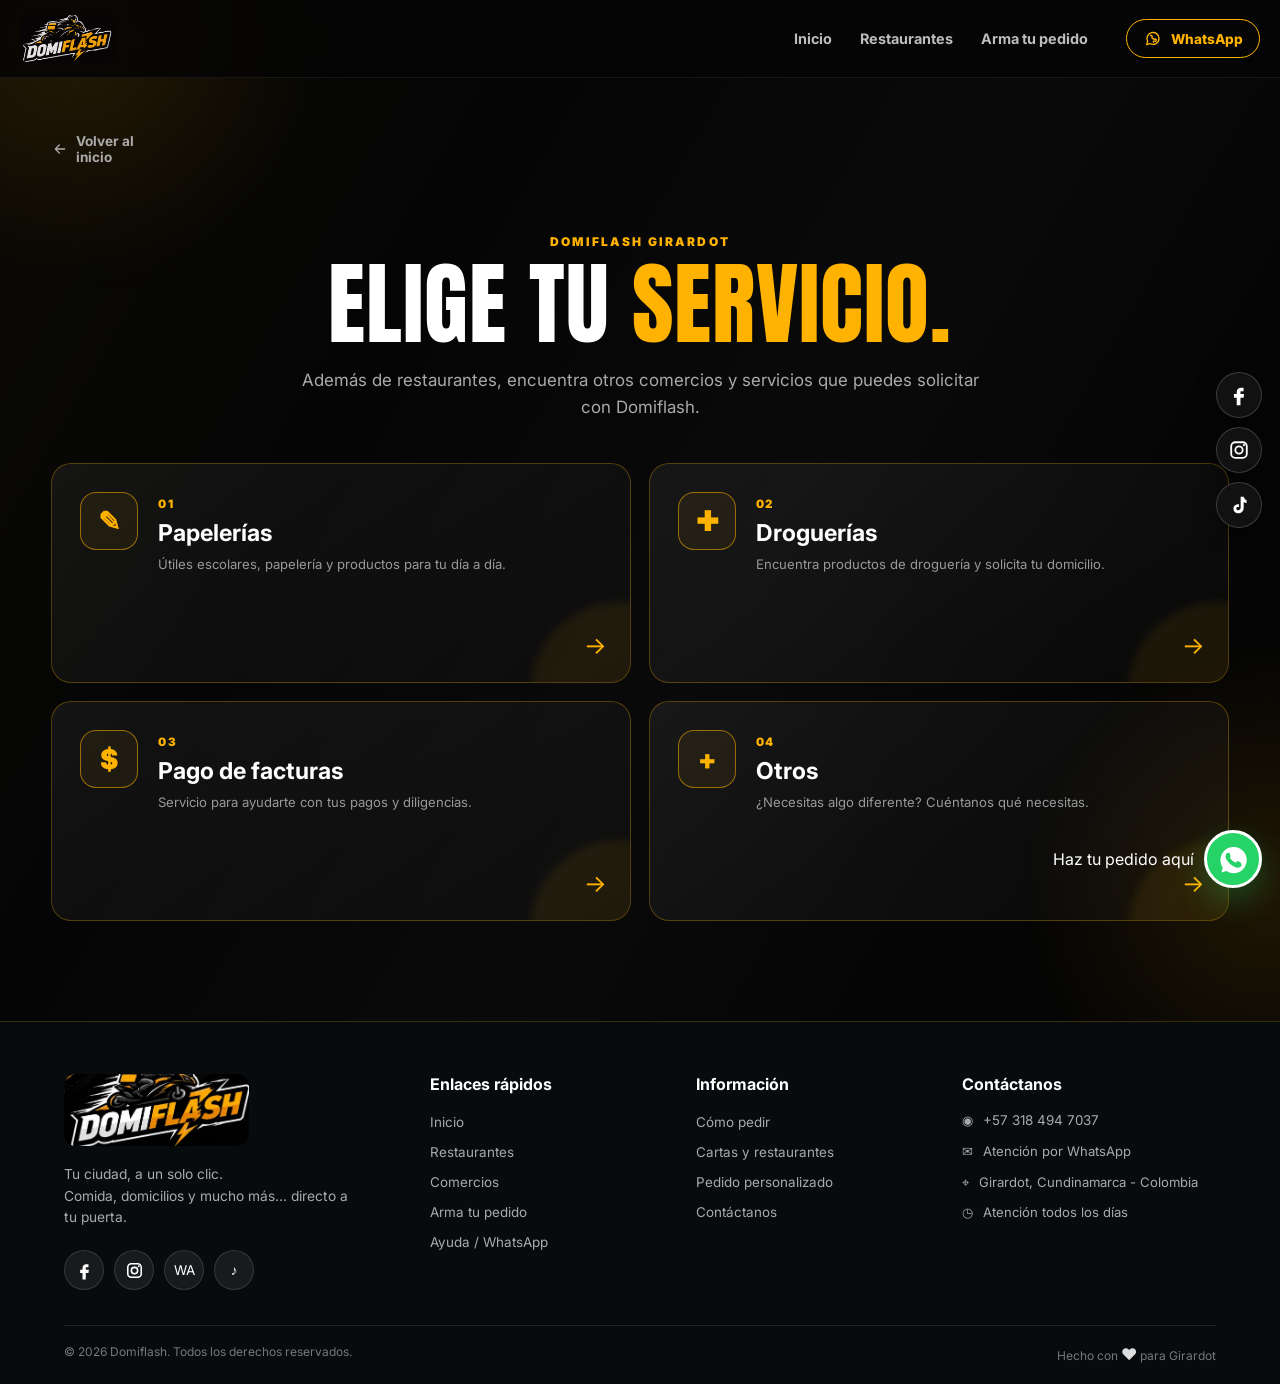
==== commit d24bcd2b: "Update logo image in comercios.html" ====
--- a/comercios.html
+++ b/comercios.html
@@ -12,7 +12,7 @@
 </head>
 <body>
   <header class="site-header">
-    <a class="brand brand-small" href="index.html"><img src="assets/images/domiflash-logo.jpeg" alt="Domiflash"></a>
+    <a class="brand brand-small" href="index.html"><img src="assets/images/Logo Page 112-58px.jpg" alt="Domiflash"></a>
     <nav class="main-nav"><a href="index.html">Inicio</a><a href="restaurantes.html">Restaurantes</a><a href="pedido.html">Arma tu pedido</a></nav>
     <a class="header-order icon-button" href="https://wa.me/573184947037" target="_blank" rel="noopener"><svg viewBox="0 0 24 24" aria-hidden="true"><path d="M20.5 11.7a8.5 8.5 0 0 1-12.8 7.4L3 20.5l1.5-4.5A8.5 8.5 0 1 1 20.5 11.7Z"/><path d="M8.4 7.6c.3-.3.7-.1 1-.1l1.3 1c.3.2.4.6.2.9l-.6.9c.8 1.4 1.8 2.3 3.3 3l.8-.7c.3-.2.7-.2.9 0l1.2 1c.3.2.3.7.1 1-.5.8-1.4 1.3-2.3 1.2-3.2-.1-.9.3-1.8 1.1-2.2Z"/></svg><span>WhatsApp</span></a>
   </header>
@@ -22,4 +22,4 @@
   <footer class="premium-footer"><div class="premium-footer-inner"><div class="premium-footer-brand"><img src="assets/images/domiflash-logo.jpeg" alt="Domiflash"><p>Tu ciudad, a un solo clic.<br>Comida, domicilios y mucho más... directo a tu puerta.</p><div class="footer-socials"><a class="footer-social" href="https://www.facebook.com/domiflash.girardot" target="_blank" rel="noopener" aria-label="Facebook"><svg viewBox="0 0 24 24"><path fill="currentColor" d="M14.5 8H17V4.2c-.4-.1-1.5-.2-2.8-.2-2.8 0-4.7 1.7-4.7 4.9V11H6.5v4.1h3v8.2h4.1v-8.2h3.4l.5-4.1h-3.9V9.3c0-1.2.3-1.3.9-1.3Z"/></svg></a><a class="footer-social" href="https://www.instagram.com/domiflash.girardot/" target="_blank" rel="noopener" aria-label="Instagram"><svg viewBox="0 0 24 24"><rect x="3.5" y="3.5" width="17" height="17" rx="4.5" fill="none" stroke="currentColor" stroke-width="2"/><circle cx="12" cy="12" r="4" fill="none" stroke="currentColor" stroke-width="2"/><circle cx="17.4" cy="6.7" r="1.2" fill="currentColor"/></svg></a><a class="footer-social" href="https://wa.me/573184947037" target="_blank" rel="noopener" aria-label="WhatsApp"><span>WA</span></a><a class="footer-social" href="https://www.tiktok.com/@domiflash.girardot" target="_blank" rel="noopener" aria-label="TikTok"><span>♪</span></a></div></div><div><h3>Enlaces rápidos</h3><ul><li><a href="index.html">Inicio</a></li><li><a href="restaurantes.html">Restaurantes</a></li><li><a href="comercios.html">Comercios</a></li><li><a href="pedido.html">Arma tu pedido</a></li><li><a href="formulario-whatsapp.html">Ayuda / WhatsApp</a></li></ul></div><div><h3>Información</h3><ul><li><a href="index.html#como-funciona">Cómo pedir</a></li><li><a href="restaurantes.html">Cartas y restaurantes</a></li><li><a href="pedido.html">Pedido personalizado</a></li><li><a href="formulario-whatsapp.html">Contáctanos</a></li></ul></div><div><h3>Contáctanos</h3><div class="footer-contact"><div class="footer-contact-row"><span>◉</span><a href="https://wa.me/573184947037" target="_blank" rel="noopener">+57 318 494 7037</a></div><div class="footer-contact-row"><span>✉</span><span>Atención por WhatsApp</span></div><div class="footer-contact-row"><span>⌖</span><span>Girardot, Cundinamarca - Colombia</span></div><div class="footer-contact-row"><span>◷</span><span>Atención todos los días</span></div></div></div></div><div class="premium-footer-bottom"><span>© 2026 Domiflash. Todos los derechos reservados.</span><span>Hecho con <strong class="footer-heart">♥</strong> para Girardot</span></div></footer>
   <script>document.querySelectorAll("[data-commerce]").forEach(card=>{card.addEventListener("click",event=>{event.preventDefault();alert(card.dataset.commerce+" estará disponible próximamente.");});});</script>
 </body>
-</html>+</html>
--- a/css/style.css
+++ b/css/style.css
@@ -1,572 +1,48 @@
+@import url('./style-base.css');
 
-@import url('https://fonts.googleapis.com/css2?family=Anton&family=Inter:wght@400;500;600;700;800;900&display=swap');
-
-:root{
-  --black:#050505;
-  --black-2:#0b0b0b;
-  --yellow:#ffb300;
-  --yellow-2:#ff8a00;
-  --white:#fff;
-  --muted:#b8b8b8;
-  --line:rgba(255,179,0,.25);
-  --card:rgba(255,255,255,.045);
-  --shadow:0 20px 60px rgba(0,0,0,.45);
+/* Estado de locales cerrados */
+.restaurant-card.is-closed,
+.restaurant-order-card.is-closed{
+  filter:grayscale(1);
+  opacity:.52;
+  cursor:not-allowed;
+  border-color:rgba(255,255,255,.08) !important;
+  box-shadow:none;
 }
-*{box-sizing:border-box}
-html{scroll-behavior:smooth}
-body{
-  margin:0;background:var(--black);color:var(--white);font-family:Inter,Arial,sans-serif;
-  overflow-x:hidden;min-height:100vh;
-  background-image:linear-gradient(120deg,rgba(255,179,0,.025) 0,transparent 28%,rgba(255,255,255,.02) 52%,transparent 70%);
+.restaurant-card.is-closed:hover,
+.restaurant-order-card.is-closed:hover{
+  transform:none !important;
+  border-color:rgba(255,255,255,.08) !important;
 }
-body:before,body:after{
-  content:"";position:fixed;z-index:-2;pointer-events:none;width:520px;height:520px;
-  background:radial-gradient(circle,rgba(255,170,0,.11),transparent 68%);
-  filter:blur(8px);
+.restaurant-name-button.is-closed,
+.restaurant-order-card.is-closed{
+  cursor:not-allowed;
 }
-body:before{top:-220px;left:-180px}
-body:after{right:-250px;bottom:-250px}
-a{color:inherit;text-decoration:none}
-img{max-width:100%;display:block}
-.site-header{
-  position:sticky;top:0;z-index:50;height:78px;padding:10px 4vw;display:flex;align-items:center;gap:28px;
-  background:rgba(5,5,5,.86);backdrop-filter:blur(14px);border-bottom:1px solid rgba(255,255,255,.07)
+.restaurant-name-button.is-closed{
+  color:#8b8b8b !important;
+  border-color:rgba(255,255,255,.08) !important;
+  background:rgba(255,255,255,.025) !important;
 }
-.brand{width:112px;height:58px;display:block;overflow:hidden;border-radius:10px}
-.brand img{width:100%;height:100%;object-fit:cover;object-position:center}
-.brand-small{width:95px;height:48px}
-.main-nav{display:flex;gap:28px;margin-left:auto}
-.main-nav a{color:#bdbdbd;font-weight:700;font-size:.9rem;transition:.25s}
-.main-nav a:hover,.main-nav a.active{color:var(--yellow)}
-.header-order{
-  margin-left:10px;border:1px solid var(--yellow);padding:10px 17px;border-radius:999px;color:var(--yellow);
-  font-weight:800;font-size:.85rem;transition:.25s
+.restaurant-name-button.is-closed svg{
+  color:#777 !important;
 }
-.header-order:hover{background:var(--yellow);color:#111;transform:translateY(-2px)}
-.hero{
-  width:min(1240px,92vw);margin:55px auto 80px;display:grid;grid-template-columns:.85fr 1.15fr;gap:42px;align-items:center
-}
-.eyebrow{display:inline-block;color:var(--yellow);font-size:.75rem;font-weight:900;letter-spacing:.18em}
-.hero h1,.page-intro h1,.menu-header h1{
-  font-family:Anton,Impact,sans-serif;text-transform:uppercase;letter-spacing:.01em;
-  font-weight:400;line-height:.95;font-size:clamp(4rem,8vw,7.5rem);margin:16px 0 24px
-}
-.hero h1 strong,.page-intro h1 span,.menu-header h1 span,.section-heading h2 span{color:var(--yellow)}
-.hero-copy p,.page-intro p,.menu-header p{color:var(--muted);font-size:1.06rem;line-height:1.7;max-width:570px}
-.hero-actions{display:flex;gap:12px;margin-top:30px;flex-wrap:wrap}
-.btn{
-  display:inline-flex;align-items:center;justify-content:center;gap:10px;min-height:48px;padding:13px 21px;
-  border:0;border-radius:12px;font:800 .9rem Inter;cursor:pointer;transition:.25s
-}
-.btn-primary{background:linear-gradient(135deg,var(--yellow),var(--yellow-2));color:#111;box-shadow:0 10px 30px rgba(255,170,0,.18)}
-.btn-primary:hover{transform:translateY(-3px);box-shadow:0 15px 38px rgba(255,170,0,.3)}
-.btn-ghost{border:1px solid rgba(255,255,255,.15);color:white;background:rgba(255,255,255,.035)}
-.btn-ghost:hover{border-color:var(--yellow);color:var(--yellow)}
-.hero-art{position:relative}
-.hero-art:after{
-  content:"";position:absolute;inset:10% -5% -8%;z-index:-1;border-radius:30px;
-  background:linear-gradient(90deg,transparent,rgba(255,174,0,.18),transparent);filter:blur(28px)
-}
-.hero-art img{width:100%;border-radius:24px;border:1px solid rgba(255,179,0,.3);box-shadow:var(--shadow);object-fit:cover}
-.quick-services,.steps-section{width:min(1180px,92vw);margin:0 auto 90px}
-.section-heading{text-align:center;margin-bottom:35px}
-.section-heading h2{font-family:Anton,Impact,sans-serif;font-size:clamp(2.7rem,5vw,4.8rem);font-weight:400;text-transform:uppercase;margin:12px 0}
-.service-grid{display:grid;grid-template-columns:repeat(3,1fr);gap:18px}
-.service-card,.step,.restaurant-card,.menu-item,.cart-card{
-  background:linear-gradient(145deg,rgba(255,255,255,.065),rgba(255,255,255,.025));
-  border:1px solid rgba(255,255,255,.09);border-radius:20px;box-shadow:var(--shadow)
-}
-.service-card{padding:30px;transition:.3s}
-.service-card:hover,.restaurant-card:hover{transform:translateY(-7px);border-color:rgba(255,179,0,.5)}
-.service-icon{font-size:2.2rem;margin-bottom:20px}
-.service-card h3{margin:0 0 9px;font-size:1.2rem}
-.service-card p{color:var(--muted);line-height:1.6;min-height:52px}
-.service-card a{display:inline-block;color:var(--yellow);font-weight:800;margin-top:12px}
-.feature-banner{
-  width:min(1180px,92vw);margin:0 auto 90px;min-height:320px;overflow:hidden;border:1px solid var(--line);
-  border-radius:26px;background:#080808;position:relative;display:flex;align-items:center;padding:50px
-}
-.feature-banner>div{position:relative;z-index:2;max-width:480px}
-.feature-banner h2{font-family:Anton,Impact,sans-serif;font-size:3.5rem;line-height:.98;font-weight:400;text-transform:uppercase;margin:12px 0}
-.feature-banner h2 span{color:var(--yellow)}
-.feature-banner p{color:var(--muted);line-height:1.6}
-.feature-banner img{position:absolute;right:-2%;top:0;width:62%;height:100%;object-fit:cover;opacity:.6;mask-image:linear-gradient(90deg,transparent 0%,black 38%,black 100%)}
-.steps-grid{display:grid;grid-template-columns:repeat(3,1fr);gap:18px}
-.step{padding:30px;position:relative;overflow:hidden}
-.step b{font-family:Anton;font-size:3rem;color:var(--yellow)}
-.step h3{font-size:1.25rem;margin:10px 0}
-.step p{color:var(--muted);line-height:1.6}
-.site-footer{
-  margin-top:70px;padding:32px 5vw;border-top:1px solid rgba(255,255,255,.08);display:flex;justify-content:space-between;gap:20px;
-  color:#aaa
-}
-.site-footer strong{color:var(--yellow);display:block;font-family:Anton;font-size:1.5rem;letter-spacing:.05em}
-.site-footer span{font-size:.8rem}
-.footer-links{display:flex;gap:22px;align-items:center;font-size:.8rem}
-.footer-links a:hover{color:var(--yellow)}
-.social-stack{position:fixed;right:18px;top:50%;transform:translateY(-50%);z-index:40;display:flex;flex-direction:column;gap:9px}
-.social{
-  width:46px;height:46px;border-radius:50%;display:grid;place-items:center;background:#111;border:1px solid rgba(255,255,255,.18);
-  font-weight:900;font-size:1.2rem;box-shadow:0 8px 24px rgba(0,0,0,.4);transition:.25s
-}
-.social:hover{transform:scale(1.12) translateX(-3px);border-color:var(--yellow);color:var(--yellow)}
-.whatsapp-float{
-  position:fixed;right:18px;bottom:22px;z-index:45;display:flex;align-items:center;gap:10px
-}
-.wa-icon{
-  width:58px;height:58px;border-radius:50%;display:grid;place-items:center;background:#25D366;color:#fff;font-size:2rem;
-  border:3px solid #fff;box-shadow:0 12px 32px rgba(37,211,102,.28);animation:pulse 2.2s infinite
-}
-.whatsapp-label{
-  background:#fff;color:#111;border-radius:999px;padding:9px 13px;font-size:.75rem;font-weight:900;box-shadow:0 8px 22px rgba(0,0,0,.35)
-}
-.restaurants-page,.menu-page{width:min(1180px,92vw);margin:55px auto 80px}
-.page-intro{text-align:center;margin:65px auto 38px}
-.page-intro p{margin:0 auto}
-.restaurant-tools{display:flex;align-items:center;justify-content:space-between;gap:18px;margin-bottom:24px}
-.search-box{
-  display:flex;align-items:center;gap:10px;background:rgba(255,255,255,.05);border:1px solid rgba(255,255,255,.1);
-  border-radius:14px;padding:0 15px;max-width:470px;width:100%
-}
-.search-box span{font-size:1.4rem;color:var(--yellow)}
-.search-box input{width:100%;background:transparent;border:0;outline:0;color:#fff;padding:15px 0;font:600 .9rem Inter}
-.search-box input::placeholder{color:#777}
-.restaurant-count{color:#888;font-size:.85rem}
-.restaurant-grid{display:grid;grid-template-columns:repeat(3,1fr);gap:16px}
-.restaurant-card{padding:25px;min-height:165px;display:flex;flex-direction:column;justify-content:space-between;transition:.3s}
-.restaurant-number{color:#666;font-size:.75rem;font-weight:900}
-.restaurant-card h3{font-family:Anton,Impact,sans-serif;font-weight:400;text-transform:uppercase;font-size:1.7rem;line-height:1;margin:15px 0}
-.restaurant-card button{align-self:flex-start;background:transparent;border:0;color:var(--yellow);font:800 .8rem Inter;padding:0;cursor:pointer}
-.menu-header{margin:35px 0 35px}
-.menu-header h1{font-size:clamp(3.3rem,7vw,6rem);max-width:850px}
-.back-link{display:inline-block;color:#aaa;font-size:.85rem;font-weight:700;margin-bottom:20px}
-.back-link:hover{color:var(--yellow)}
-.menu-layout{display:grid;grid-template-columns:1fr 350px;gap:25px;align-items:start}
-.menu-grid{display:grid;grid-template-columns:repeat(2,1fr);gap:16px}
-.menu-item{padding:22px}
-.menu-item h3{margin:0 0 8px;font-size:1rem}
-.menu-item p{color:#999;font-size:.82rem;line-height:1.5;min-height:40px}
-.menu-price{font-size:1.05rem;color:var(--yellow);font-weight:900}
-.menu-add{width:100%;margin-top:16px}
-.cart-card{padding:22px;position:sticky;top:100px}
-.cart-title{display:flex;align-items:center;justify-content:space-between;border-bottom:1px solid rgba(255,255,255,.09);padding-bottom:15px}
-.cart-title h2{margin:0;font-size:1.1rem}
-.cart-title span{background:var(--yellow);color:#111;width:27px;height:27px;border-radius:50%;display:grid;place-items:center;font-size:.75rem;font-weight:900}
-.cart-items{max-height:420px;overflow:auto;padding:10px 0}
-.empty-cart{text-align:center;color:#777;padding:35px 10px;line-height:1.6;font-size:.85rem}
-.cart-row{padding:13px 0;border-bottom:1px solid rgba(255,255,255,.07)}
-.cart-row-top{display:flex;justify-content:space-between;gap:10px}
-.cart-row-name{font-size:.82rem;font-weight:800}
-.cart-row-price{color:var(--yellow);font-size:.8rem;font-weight:900}
-.cart-controls{display:flex;align-items:center;gap:8px;margin-top:9px}
-.cart-controls button{width:25px;height:25px;border-radius:7px;border:1px solid #444;background:#111;color:#fff;cursor:pointer}
-.cart-controls span{font-size:.8rem;min-width:20px;text-align:center}
-.cart-total{display:flex;justify-content:space-between;padding:18px 0;font-size:1rem}
-.cart-total strong{font-size:1.25rem;color:var(--yellow)}
-.cart-button{width:100%}
-.cart-button:disabled{opacity:.35;cursor:not-allowed;transform:none}
-.cart-note{display:block;color:#777;text-align:center;line-height:1.5;margin-top:12px}
-.reveal{opacity:0;transform:translateY(22px);animation:reveal .8s ease forwards}
-.delay-1{animation-delay:.12s}.delay-2{animation-delay:.24s}
-@keyframes reveal{to{opacity:1;transform:none}}
-@keyframes pulse{0%,100%{box-shadow:0 12px 32px rgba(37,211,102,.28)}50%{box-shadow:0 12px 45px rgba(37,211,102,.55)}}
-@media (max-width:900px){
-  .main-nav{gap:15px}.header-order{display:none}
-  .hero{grid-template-columns:1fr;margin-top:30px}
-  .hero-copy{text-align:center}.hero-copy p{margin-left:auto;margin-right:auto}.hero-actions{justify-content:center}
-  .hero-art{order:-1}.hero-art img{max-height:390px;object-fit:cover}
-  .service-grid,.steps-grid{grid-template-columns:1fr}
-  .restaurant-grid{grid-template-columns:repeat(2,1fr)}
-  .menu-layout{grid-template-columns:1fr}.cart-card{position:relative;top:0}
-  .feature-banner{min-height:400px;padding:35px}.feature-banner img{width:100%;opacity:.32}
-}
-@media (max-width:600px){
-  .site-header{height:68px;padding:8px 4vw}.brand{width:90px;height:48px}.main-nav{font-size:.78rem;margin-left:auto}.main-nav a:nth-child(3){display:none}
-  .hero{margin:25px auto 55px}.hero h1{font-size:4.3rem}.hero-art img{border-radius:16px}
-  .section-heading h2{font-size:3rem}
-  .social-stack{right:10px}.social{width:39px;height:39px;font-size:1rem}
-  .whatsapp-float{right:10px;bottom:13px}.wa-icon{width:53px;height:53px}.whatsapp-label{font-size:.68rem}
-  .restaurant-tools{align-items:stretch;flex-direction:column}.restaurant-grid{grid-template-columns:1fr}
-  .menu-grid{grid-template-columns:1fr}.menu-header h1{font-size:3.5rem}
-  .site-footer{flex-direction:column}.footer-links{flex-wrap:wrap}
-  .feature-banner{padding:28px;min-height:340px}.feature-banner h2{font-size:2.8rem}
-}
-
-
-.restaurant-name-button{
-  width:100%;
-  display:flex;
-  align-items:center;
-  justify-content:space-between;
-  gap:12px;
-  margin-top:18px;
-  padding:15px 17px;
-  border:1px solid rgba(255,179,0,.42);
-  border-radius:13px;
-  background:linear-gradient(135deg,rgba(255,179,0,.12),rgba(255,179,0,.035));
-  color:#fff;
-  text-align:left;
-  font:800 .95rem Inter,Arial,sans-serif;
-  cursor:pointer;
-  transition:.25s ease;
-}
-.restaurant-name-button span{
-  overflow:hidden;
-  text-overflow:ellipsis;
-  white-space:nowrap;
-}
-.restaurant-name-button strong{
-  color:var(--yellow);
-  font-size:1.2rem;
-  transition:.25s ease;
-}
-.restaurant-name-button:hover{
-  background:linear-gradient(135deg,var(--yellow),var(--yellow-2));
-  color:#111;
-  border-color:var(--yellow);
-  transform:translateY(-2px);
-  box-shadow:0 10px 25px rgba(255,170,0,.2);
-}
-.restaurant-name-button:hover strong{color:#111;transform:translateX(4px)}
-
-
-/* =========================
-   ICONOS DE ACCIONES
-   ========================= */
-.icon-button,
-.action-link{
+.closed-badge{
   display:inline-flex;
   align-items:center;
   justify-content:center;
-  gap:9px;
+  width:max-content;
+  margin-top:8px;
+  padding:5px 9px;
+  border-radius:999px;
+  background:#343434;
+  color:#d0d0d0;
+  font-size:.68rem;
+  font-weight:900;
+  letter-spacing:.08em;
+  text-transform:uppercase;
 }
-.icon-button svg,
-.action-link svg,
-.restaurant-name-button svg,
-.menu-add svg,
-.search-icon svg{
-  width:18px;
-  height:18px;
-  flex:0 0 18px;
-  fill:none;
-  stroke:currentColor;
-  stroke-width:1.9;
-  stroke-linecap:round;
-  stroke-linejoin:round;
-}
-.header-order svg{width:17px;height:17px}
-.action-link{color:var(--yellow);font-weight:800;margin-top:12px}
-.action-link svg{width:16px;height:16px;flex-basis:16px}
-.action-link:hover{color:#fff}
-.search-icon{display:grid;place-items:center;color:var(--yellow)}
-.search-icon svg{width:17px;height:17px}
-.restaurant-name-button{
-  gap:10px;
-}
-.restaurant-name-button > span:not(:first-child){
-  flex:1;
-}
-.restaurant-name-button > svg:last-child{
-  margin-left:auto;
-}
-.back-link{
-  gap:7px;
-}
-.back-link svg{
-  transform:rotate(180deg);
-  width:16px;
-  height:16px;
-}
-.menu-add svg{
-  width:17px;
-  height:17px;
-}
-
-
-/* Iconos oficiales/representativos de las redes sociales */
-.social-svg{
-  width:21px;
-  height:21px;
-  display:block;
-  color:currentColor;
-}
-.social.facebook .social-svg{width:22px;height:22px}
-.social.instagram .social-svg{width:22px;height:22px}
-.social.tiktok .social-svg{width:22px;height:22px}
-.social:hover .social-svg{
-  transform:scale(1.08);
-}
-
-
-/* Icono real de WhatsApp en el botón flotante */
-.wa-icon{
-  color:#fff;
-}
-.whatsapp-svg{
-  width:31px;
-  height:31px;
-  display:block;
-}
-
-/* WhatsApp: verde oficial y logotipo blanco */
-.wa-icon{background:#25D366;color:#fff}
-.whatsapp-svg{width:32px;height:32px;display:block;fill:#fff}
-
-/* Redes sociales flotantes a la izquierda */
-.social-float{
-  left:24px !important;
-  right:auto !important;
-}
-
-/* CORRECCIÓN DEFINITIVA: redes sociales a la izquierda */
-.social-float,
-.socials-float,
-.floating-socials {
-  position: fixed !important;
-  left: 24px !important;
-  right: auto !important;
-  z-index: 1000 !important;
-}
-@media (max-width: 700px) {
-  .social-float,
-  .socials-float,
-  .floating-socials {
-    left: 12px !important;
-    right: auto !important;
-  }
-}
-
-/* =========================================
-   REDES SOCIALES FLOTANTES — LADO IZQUIERDO
-   ========================================= */
-.socials {
-  position: fixed !important;
-  left: 24px !important;
-  right: auto !important;
-  z-index: 1000 !important;
-}
-@media (max-width: 700px) {
-  .socials {
-    left: 12px !important;
-    right: auto !important;
-  }
-}
-
-
-/* =========================================
-   CONSTRUCTOR DE PEDIDOS MULTI-RESTAURANTE
-   ========================================= */
-.order-builder-page{
-  width:min(1180px,92vw);
-  margin:55px auto 90px;
-}
-.order-builder-page .page-intro h1{
-  font-family:Anton,Impact,sans-serif;
-  font-size:clamp(3.2rem,7vw,6rem);
-  line-height:.95;
-  font-weight:400;
-  text-transform:uppercase;
-  margin:12px 0;
-}
-.order-builder-page .page-intro h1 span{color:var(--yellow)}
-.order-builder-layout{
-  display:grid;
-  grid-template-columns:minmax(0,1fr) 360px;
-  gap:24px;
-  align-items:start;
-}
-.restaurant-selector-card,
-.custom-order-summary{
-  background:linear-gradient(145deg,rgba(255,255,255,.065),rgba(255,255,255,.025));
-  border:1px solid rgba(255,255,255,.09);
-  border-radius:20px;
-  box-shadow:var(--shadow);
-}
-.restaurant-selector-card{padding:25px}
-.custom-order-summary{padding:24px;position:sticky;top:95px}
-.builder-heading{
-  display:flex;
-  align-items:flex-end;
-  justify-content:space-between;
-  gap:18px;
-  margin-bottom:20px;
-}
-.builder-heading h2{margin:7px 0 0;font-size:1.5rem}
-.selected-count{color:var(--yellow);font-weight:800;font-size:.82rem}
-.builder-search{
-  display:flex;align-items:center;gap:10px;
-  background:rgba(255,255,255,.05);
-  border:1px solid rgba(255,255,255,.1);
-  border-radius:14px;padding:0 15px;margin-bottom:16px
-}
-.builder-search>span{font-size:1.4rem;color:var(--yellow)}
-.builder-search input{
-  width:100%;background:transparent;border:0;outline:0;color:#fff;
-  padding:15px 0;font:600 .9rem Inter
-}
-.order-restaurant-list{
-  display:grid;
-  grid-template-columns:repeat(2,minmax(0,1fr));
-  gap:10px;
-  max-height:560px;
-  overflow:auto;
-  padding:3px;
-}
-.check-card{
-  position:relative;
-  display:flex;
-  align-items:center;
-  gap:11px;
-  min-height:62px;
-  padding:12px 14px;
-  border:1px solid rgba(255,255,255,.09);
-  border-radius:13px;
-  background:rgba(255,255,255,.035);
-  cursor:pointer;
-  transition:.2s ease;
-}
-.check-card:hover{border-color:rgba(255,179,0,.45);transform:translateY(-1px)}
-.check-card.checked{border-color:rgba(255,179,0,.75);background:rgba(255,179,0,.09)}
-.check-card input{position:absolute;opacity:0;pointer-events:none}
-.custom-check{width:22px;height:22px;display:grid;place-items:center;flex:0 0 22px;border:1px solid #666;border-radius:6px;color:transparent;font-size:.8rem;font-weight:900}
-.check-card.checked .custom-check{background:var(--yellow);border-color:var(--yellow);color:#111}
-.check-label{font-weight:800;font-size:.86rem;line-height:1.2}
-.other-option{border-top:1px solid rgba(255,255,255,.08);margin-top:18px;padding-top:18px}
-.other-check{margin-bottom:10px}
-.other-check small,.selected-restaurant-row small{display:block;color:#888;font-size:.72rem;margin-top:3px;line-height:1.35}
-.other-option textarea,.order-instructions textarea{width:100%;resize:vertical;box-sizing:border-box;background:rgba(0,0,0,.25);border:1px solid rgba(255,255,255,.1);border-radius:12px;color:#fff;padding:13px;outline:0;font:600 .82rem Inter}
-.other-option textarea:focus,.order-instructions textarea:focus{border-color:var(--yellow)}
-.other-option textarea:disabled{opacity:.4;cursor:not-allowed}
-.selected-summary{display:flex;flex-direction:column;gap:8px;margin:16px 0}
-.selected-restaurant-row{border:1px solid rgba(255,255,255,.08);border-radius:12px;padding:12px 13px 12px 29px;position:relative}
-.selected-dot{position:absolute;left:12px;top:16px;width:9px;height:9px;border-radius:50%;background:var(--yellow);box-shadow:0 0 9px rgba(255,179,0,.45)}
-.other-summary .selected-dot{width:18px;height:18px;top:12px;display:grid;place-items:center;color:#111;font-size:.7rem;font-weight:900}
-.order-instructions{margin:16px 0}
-.order-instructions label{display:block;font-size:.78rem;font-weight:800;margin-bottom:8px;color:#bbb}
-.custom-order-summary .cart-note{display:block;margin-top:12px}
-@media (max-width:850px){.order-builder-layout{grid-template-columns:1fr}.custom-order-summary{position:static}}
-@media (max-width:560px){.order-restaurant-list{grid-template-columns:1fr}.builder-heading{align-items:flex-start;flex-direction:column;gap:7px}}
-
-
-/* =========================================
-   CARTA EMERGENTE POR RESTAURANTE
-   ========================================= */
-.restaurant-order-card{width:100%;border:1px solid rgba(255,255,255,.09);border-radius:14px;background:rgba(255,255,255,.035);color:#fff;padding:14px;display:flex;align-items:center;gap:12px;text-align:left;cursor:pointer;transition:.2s ease;font:inherit}
-.restaurant-order-card:hover{border-color:rgba(255,179,0,.55);background:rgba(255,179,0,.07);transform:translateY(-1px)}
-.restaurant-order-card.confirmed{border-color:rgba(255,179,0,.55);background:rgba(255,179,0,.08)}
-.restaurant-order-check{width:27px;height:27px;border-radius:50%;display:grid;place-items:center;flex:0 0 27px;border:1px solid #555;color:var(--yellow);font-weight:900}
-.confirmed .restaurant-order-check{background:var(--yellow);color:#111;border-color:var(--yellow)}
-.restaurant-order-content{display:block;min-width:0;flex:1}
-.restaurant-order-content strong{display:block;font-size:.88rem}
-.restaurant-order-content small{display:block;color:#888;margin-top:3px;font-size:.7rem}
-.restaurant-order-arrow{font-size:1.6rem;color:var(--yellow)}
-.restaurant-menu-modal{position:fixed;inset:0;display:none;align-items:center;justify-content:center;padding:20px;z-index:3000}
-.restaurant-menu-modal.is-open{display:flex}
-.restaurant-menu-backdrop{position:absolute;inset:0;background:rgba(0,0,0,.82);backdrop-filter:blur(7px)}
-.restaurant-menu-dialog{position:relative;width:min(760px,96vw);max-height:min(88vh,850px);display:flex;flex-direction:column;background:#101010;border:1px solid rgba(255,179,0,.35);border-radius:22px;box-shadow:0 25px 80px rgba(0,0,0,.7);overflow:hidden}
-.modal-close{position:absolute;right:17px;top:13px;width:38px;height:38px;border-radius:50%;border:1px solid rgba(255,255,255,.15);background:#181818;color:#fff;font-size:1.7rem;line-height:1;cursor:pointer;z-index:2}
-.modal-close:hover{border-color:var(--yellow);color:var(--yellow)}
-.modal-heading{padding:28px 62px 18px 26px;border-bottom:1px solid rgba(255,255,255,.08)}
-.modal-heading h2{margin:7px 0;font-size:1.8rem}
-.modal-heading p{margin:0;color:#999;font-size:.82rem;line-height:1.5}
-.modal-menu-products{padding:18px 22px;overflow:auto;display:grid;gap:10px}
-.modal-product-card{display:flex;align-items:center;justify-content:space-between;gap:18px;padding:15px;border:1px solid rgba(255,255,255,.08);border-radius:14px;background:rgba(255,255,255,.025);transition:.2s ease}
-.modal-product-card.has-quantity{border-color:rgba(255,179,0,.5);background:rgba(255,179,0,.06)}
-.modal-product-info{min-width:0}
-.modal-product-info h3{margin:0 0 5px;font-size:.95rem}
-.modal-product-info p{margin:0 0 7px;color:#999;font-size:.72rem;line-height:1.4}
-.modal-product-info>strong{color:var(--yellow);font-size:.86rem}
-.quantity-control{display:flex;align-items:center;gap:10px;flex:0 0 auto}
-.quantity-control span{min-width:24px;text-align:center;font-weight:900}
-.qty-btn{width:34px;height:34px;border-radius:9px;border:1px solid rgba(255,255,255,.14);background:#1b1b1b;color:#fff;font-size:1.25rem;cursor:pointer}
-.qty-btn:hover:not(:disabled){border-color:var(--yellow);color:var(--yellow)}
-.qty-btn:disabled{opacity:.3;cursor:not-allowed}
-.modal-footer{display:flex;align-items:center;justify-content:space-between;gap:16px;padding:16px 22px;border-top:1px solid rgba(255,255,255,.08);background:#0b0b0b}
-.modal-footer>div span{display:block;color:#888;font-size:.7rem}.modal-footer>div strong{display:block;color:var(--yellow);font-size:1.15rem;margin-top:3px}.modal-footer .btn{white-space:nowrap}
-.selected-row-button{width:100%;text-align:left;background:transparent;color:#fff;cursor:pointer;border:1px solid rgba(255,255,255,.08);font:inherit;position:relative}
-.selected-row-button em{display:block;color:var(--yellow);font-style:normal;font-weight:900;margin-top:6px;font-size:.78rem}
-.order-grand-total{display:flex;align-items:center;justify-content:space-between;border-top:1px solid rgba(255,255,255,.08);padding:15px 0 3px;margin-top:4px}.order-grand-total span{color:#999;font-size:.78rem}.order-grand-total strong{color:var(--yellow);font-size:1.15rem}
-body.modal-open{overflow:hidden}
-@media (max-width:600px){.restaurant-menu-dialog{max-height:94vh}.modal-heading{padding:24px 55px 15px 18px}.modal-menu-products{padding:12px}.modal-product-card{align-items:flex-start;flex-direction:column;gap:12px}.quantity-control{align-self:flex-end}.modal-footer{padding:13px 12px;align-items:stretch;flex-direction:column}.modal-footer .btn{width:100%}}
-
-
-/* =========================================
-   COMERCIOS Y SERVICIOS
-   ========================================= */
-.commerce-page{width:min(1180px,92vw);margin:55px auto 100px}
-.commerce-intro{text-align:center;margin:45px auto 42px;max-width:900px}
-.commerce-intro h1{font-family:Anton,Impact,sans-serif;font-size:clamp(3.2rem,7vw,6rem);line-height:.95;font-weight:400;text-transform:uppercase;margin:12px 0}
-.commerce-intro h1 span{color:var(--yellow)}
-.commerce-intro p{max-width:680px;margin:20px auto 0;color:#aaa;line-height:1.6}
-.commerce-grid{display:grid;grid-template-columns:repeat(2,minmax(0,1fr));gap:18px}
-.commerce-card{min-height:220px;padding:28px;border:1px solid rgba(255,179,0,.28);border-radius:20px;background:linear-gradient(145deg,rgba(255,255,255,.06),rgba(255,255,255,.02));color:#fff;text-decoration:none;position:relative;overflow:hidden;display:flex;align-items:flex-start;gap:20px;transition:transform .25s ease,border-color .25s ease,box-shadow .25s ease}
-.commerce-card::after{content:"";position:absolute;width:180px;height:180px;right:-80px;bottom:-100px;background:rgba(255,179,0,.08);border-radius:50%;filter:blur(4px)}
-.commerce-card:hover{transform:translateY(-5px);border-color:var(--yellow);box-shadow:0 15px 45px rgba(0,0,0,.35)}
-.commerce-icon{width:58px;height:58px;flex:0 0 58px;display:grid;place-items:center;border:1px solid rgba(255,179,0,.55);border-radius:16px;color:var(--yellow);font-size:1.7rem;font-weight:900;background:rgba(255,179,0,.06)}
-.commerce-number{color:var(--yellow);font-size:.72rem;font-weight:900;letter-spacing:.12em}.commerce-card h2{margin:7px 0 8px;font-size:1.45rem}.commerce-card p{margin:0;color:#999;line-height:1.5;font-size:.82rem;max-width:430px}.commerce-arrow{position:absolute;right:24px;bottom:22px;color:var(--yellow);font-size:1.5rem;z-index:1}
-@media(max-width:700px){.commerce-grid{grid-template-columns:1fr}.commerce-card{min-height:190px;padding:22px}}
-
-
-/* =========================================================
-   RESPONSIVE UNIVERSAL DOMIFLASH
-   ========================================================= */
-html{width:100%;max-width:100%;overflow-x:hidden;-webkit-text-size-adjust:100%;text-size-adjust:100%}
-body{width:100%;max-width:100%;min-width:0;overflow-x:hidden;-webkit-tap-highlight-color:transparent}
-img,svg,video,canvas{max-width:100%}
-button,input,textarea,select{max-width:100%;font:inherit}
-button,a{-webkit-tap-highlight-color:transparent;touch-action:manipulation}
-.site-header{padding-left:max(20px,env(safe-area-inset-left));padding-right:max(20px,env(safe-area-inset-right))}
-main,section,footer{max-width:100%}
-@media (min-width:1400px){.hero,.restaurants-page,.commerce-page,.order-page{width:min(1280px,90vw)}}
-@media (max-width:1100px){.site-header{gap:18px}.main-nav{gap:18px}.hero{gap:28px}.hero h1{font-size:clamp(3rem,6vw,5.4rem)}.service-grid{grid-template-columns:repeat(2,minmax(0,1fr))}}
-@media (max-width:850px){.site-header{min-height:72px;padding-top:max(10px,env(safe-area-inset-top))}.brand-small img{width:112px}.main-nav{gap:12px}.main-nav a{font-size:.78rem}.header-order{padding:9px 13px;font-size:.75rem}.hero{width:min(92vw,720px);grid-template-columns:1fr;text-align:center;margin-top:38px}.hero-copy{order:1}.hero-visual{order:2}.hero p{margin-left:auto;margin-right:auto}.service-grid{grid-template-columns:repeat(2,minmax(0,1fr))}.how-grid{grid-template-columns:1fr}.social-stack{right:max(10px,env(safe-area-inset-right))}}
-@media (max-width:600px){.site-header{min-height:64px;padding-left:max(13px,env(safe-area-inset-left));padding-right:max(13px,env(safe-area-inset-right))}.brand-small img{width:86px}.main-nav{gap:8px}.main-nav a{font-size:.68rem}.header-order{padding:8px 10px;gap:5px;font-size:.68rem;margin-left:0}.header-order svg{width:14px;height:14px}.hero{width:calc(100% - 28px);margin:28px auto 55px;gap:24px}.hero h1{font-size:clamp(2.7rem,13vw,4.5rem);line-height:.94}.hero p{font-size:.84rem;line-height:1.55}.service-grid,.commerce-grid{grid-template-columns:1fr}.service-card{min-height:190px;padding:21px}.commerce-card{min-height:175px}.restaurants-page,.order-page,.commerce-page{width:calc(100% - 28px);margin-left:auto;margin-right:auto}.page-intro h1,.commerce-intro h1{font-size:clamp(2.7rem,13vw,4.5rem)}.restaurant-grid{grid-template-columns:1fr}.social-stack{right:max(8px,env(safe-area-inset-right));gap:7px}.social{width:42px;height:42px}.whatsapp-float{right:max(10px,env(safe-area-inset-right));bottom:max(12px,env(safe-area-inset-bottom));gap:8px}.whatsapp-float>span{padding:9px 12px;font-size:.68rem;white-space:nowrap}.wa-icon{width:58px;height:58px}.restaurant-menu-modal{padding:max(10px,env(safe-area-inset-top)) max(10px,env(safe-area-inset-right)) max(10px,env(safe-area-inset-bottom)) max(10px,env(safe-area-inset-left))}.restaurant-menu-dialog{width:100%;max-width:100%;max-height:calc(100dvh - 20px);border-radius:17px}.modal-heading{padding:20px 52px 14px 16px}.modal-heading h2{font-size:1.35rem}.modal-heading p{font-size:.73rem}.modal-menu-products{padding:10px}.modal-product-card{padding:12px}.modal-product-info h3{font-size:.88rem}.modal-product-info p{font-size:.69rem}.modal-footer{padding:11px}input,textarea,select{font-size:16px!important}.btn,.action-link,.restaurant-order-card,.restaurant-name-button,.menu-add,.header-order{min-height:44px}}
-@media (max-width:380px){.site-header{gap:7px}.brand-small img{width:72px}.main-nav{gap:5px}.main-nav a{font-size:.61rem}.header-order span{display:none}.header-order{width:38px;height:38px;padding:0;justify-content:center;border-radius:50%}.social{width:39px;height:39px}.social-svg{width:17px;height:17px}.whatsapp-float>span{font-size:.62rem;padding:8px 9px}.wa-icon{width:52px;height:52px}}
-@media (hover:none) and (pointer:coarse){.commerce-card:hover,.restaurant-order-card:hover,.btn:hover{transform:none}.restaurant-order-card,.commerce-card,.btn,.action-link{cursor:pointer}}
-@media (max-height:520px) and (orientation:landscape) and (max-width:900px){.site-header{min-height:58px}.hero{margin-top:22px;margin-bottom:40px}.social-stack{gap:5px}.social{width:36px;height:36px}.whatsapp-float{bottom:8px}.wa-icon{width:48px;height:48px}}
-@supports (padding: max(0px)){.site-header{padding-top:max(10px,env(safe-area-inset-top))}.whatsapp-float{bottom:max(12px,env(safe-area-inset-bottom))}}
-
-/* =========================================================
-   CORRECCIÓN DEL FOOTER PREMIUM
-   Asegura que el footer sea visible, ocupe todo el ancho y
-   quede dentro del flujo normal de la página en todos los dispositivos.
-   ========================================================= */
-.premium-footer{
-  display:block !important;
-  visibility:visible !important;
-  opacity:1 !important;
-  position:relative !important;
-  z-index:2 !important;
-  width:100% !important;
-  max-width:none !important;
-  clear:both !important;
-  overflow:visible !important;
-  min-height:280px;
-}
-.premium-footer-inner{
-  display:grid !important;
-  visibility:visible !important;
-  opacity:1 !important;
-}
-.premium-footer-bottom{
-  display:flex !important;
-  visibility:visible !important;
-  opacity:1 !important;
-}
-.premium-footer a,
-.premium-footer h3,
-.premium-footer p,
-.premium-footer span,
-.premium-footer li,
-.premium-footer img,
-.premium-footer svg{
-  visibility:visible;
-}
-@media(max-width:850px){
-  .premium-footer-inner{grid-template-columns:repeat(2,minmax(0,1fr)) !important}
-}
-@media(max-width:560px){
-  .premium-footer{padding-left:20px !important;padding-right:20px !important}
-  .premium-footer-inner{grid-template-columns:1fr !important}
-  .premium-footer-bottom{flex-direction:column !important}
-}
+.restaurant-card.is-closed .restaurant-number{color:#777}
+.restaurant-order-card.is-closed .restaurant-order-check,
+.restaurant-order-card.is-closed .restaurant-order-arrow{color:#777 !important}
+.restaurant-order-card.is-closed .restaurant-order-content strong,
+.restaurant-order-card.is-closed .restaurant-order-content small{color:#888 !important}
